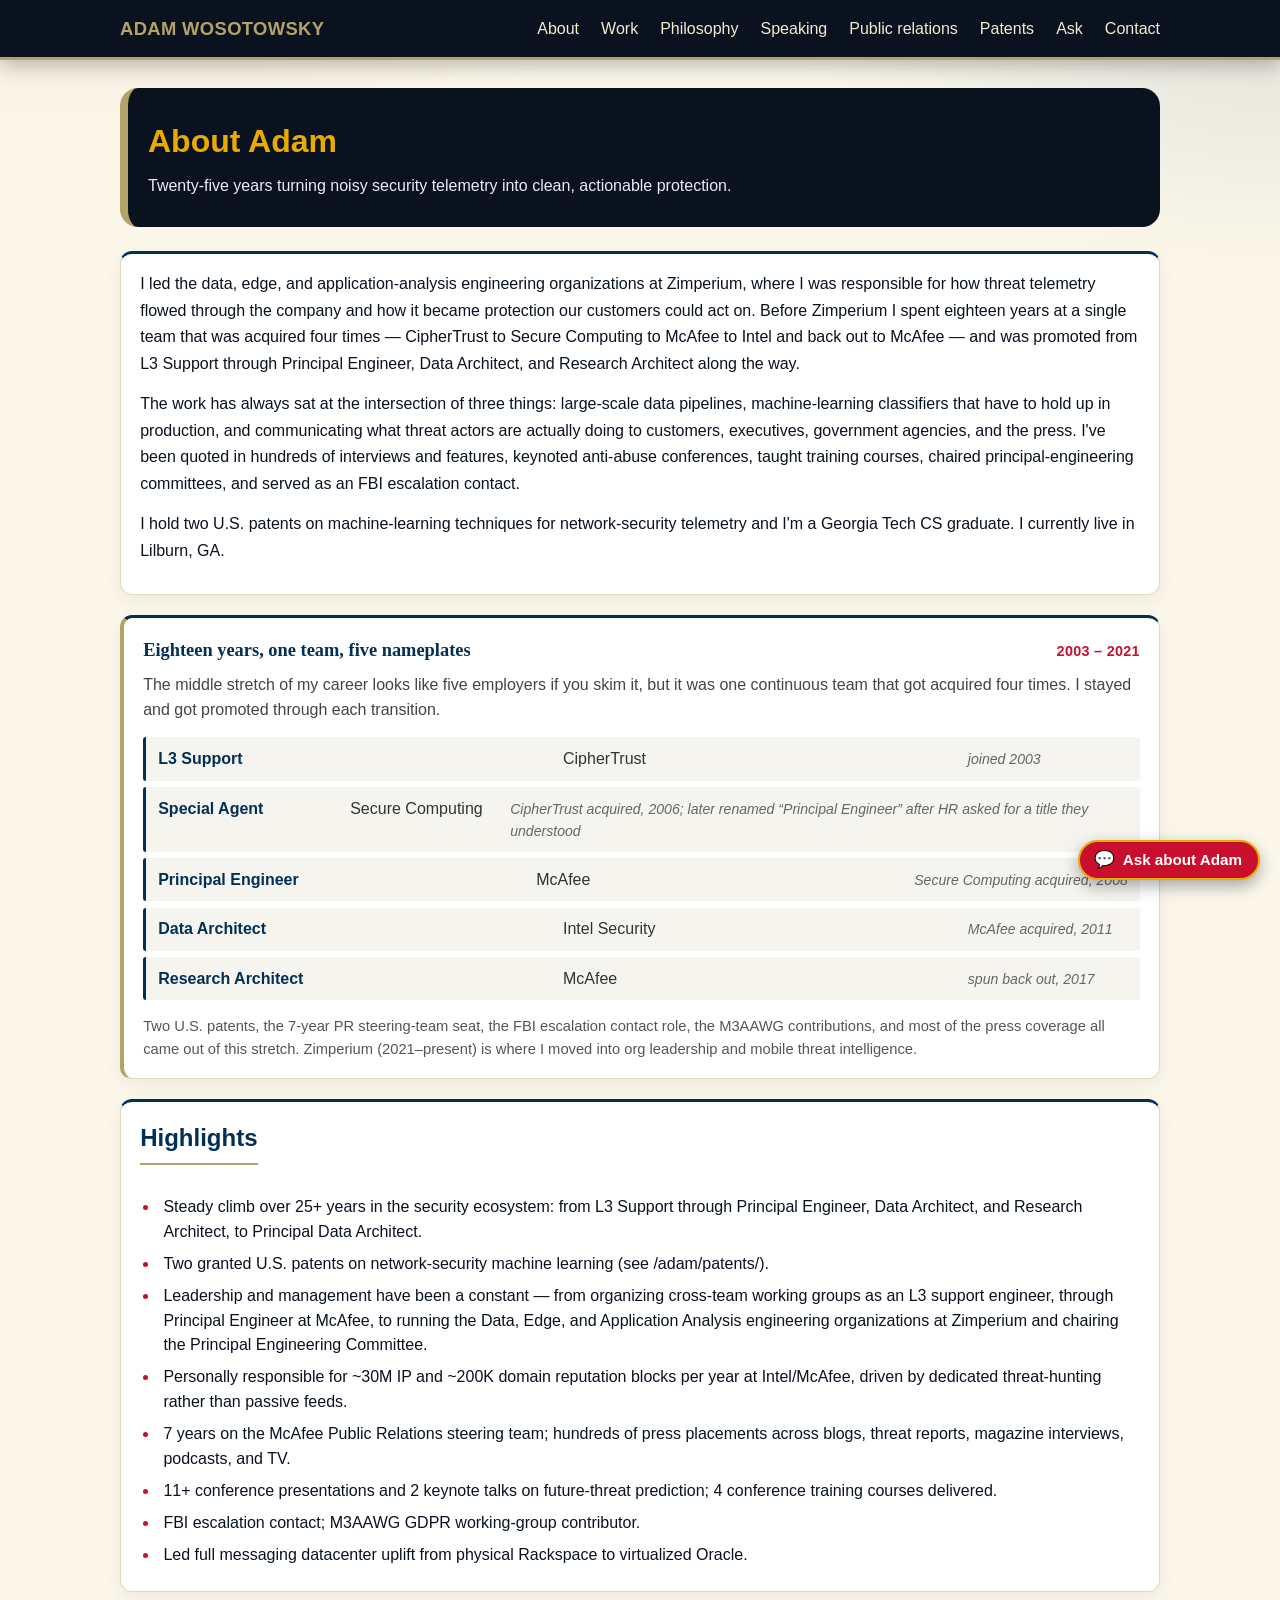
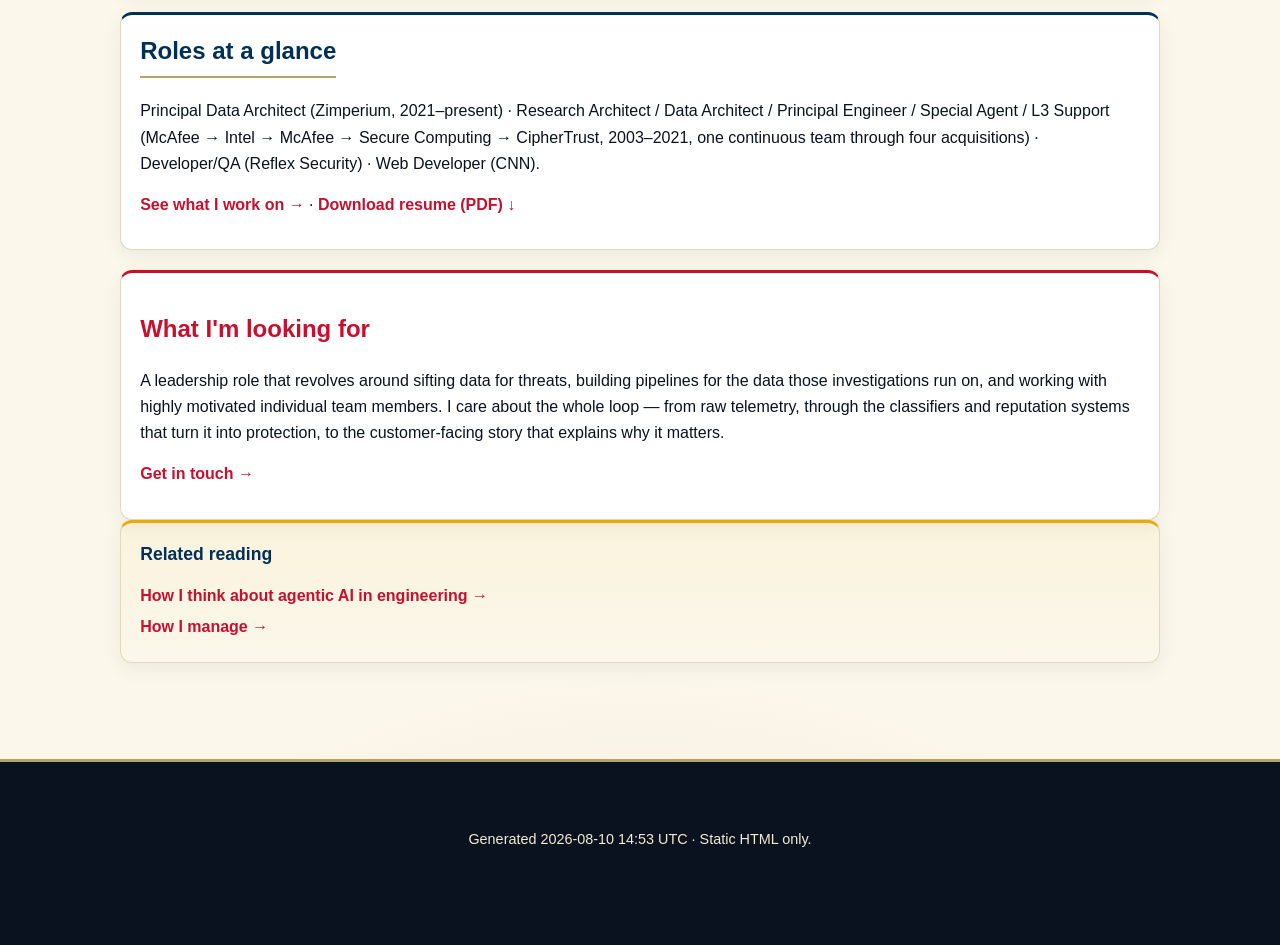
==== adam/about/index.html @ c90d337e "About: add HR-title backstory to Special Agent step Adam chose 'Special Agent' as his own title at S" ====
<!doctype html>
<html lang="en">
<head>
  <meta charset="utf-8">
  <meta name="viewport" content="width=device-width, initial-scale=1">
  <meta name="referrer" content="no-referrer-when-downgrade">
  <title>About Adam</title>
  <meta name="description" content="Twenty-five years turning noisy security telemetry into clean, actionable protection.">
  <link rel="stylesheet" href="/adam/assets/styles.css">
  <link rel="icon" type="image/png" sizes="32x32" href="/adam/assets/favicon.png">
  <link rel="apple-touch-icon" sizes="180x180" href="/adam/assets/apple-touch-icon.png">
  <meta property="og:type" content="website">
  <meta property="og:title" content="About Adam">
  <meta property="og:description" content="Twenty-five years turning noisy security telemetry into clean, actionable protection.">
  <meta property="og:image" content="https://wosotowsky.org/adam/assets/og-card.png">
  <meta property="og:url" content="https://wosotowsky.org/adam/about/">
  <meta name="twitter:card" content="summary_large_image">
  <script src="/adam/assets/chat-launcher.js" defer></script>
</head>
<body>
  <header class="site-header">
    <div class="wrap header-inner">
      <a class="brand" href="/adam/">Adam&nbsp;Wosotowsky</a>
      <nav class="nav">
        <a href="/adam/about/">About</a>
        <a href="/adam/work/">Work</a>
        <a href="/adam/philosophy/">Philosophy</a>
        <a href="/adam/speaking/">Speaking</a>
        <a href="/adam/pr/">Public relations</a>
        <a href="/adam/patents/">Patents</a>
        <a href="/adam/chat/">Ask</a>
        <a href="/adam/contact/">Contact</a>
      </nav>
    </div>
  </header>
  <main class="wrap">

    <section class="page-head">
      <h1>About Adam</h1>
      <p class="lead">Twenty-five years turning noisy security telemetry into clean, actionable protection.</p>
    </section>
    <section class="card bio-intro">
      <p>I led the data, edge, and application-analysis engineering organizations at Zimperium, where I was responsible for how threat telemetry flowed through the company and how it became protection our customers could act on. Before Zimperium I spent eighteen years at a single team that was acquired four times — CipherTrust to Secure Computing to McAfee to Intel and back out to McAfee — and was promoted from L3 Support through Principal Engineer, Data Architect, and Research Architect along the way.</p>
      <p>The work has always sat at the intersection of three things: large-scale data pipelines, machine-learning classifiers that have to hold up in production, and communicating what threat actors are actually doing to customers, executives, government agencies, and the press. I&#x27;ve been quoted in hundreds of interviews and features, keynoted anti-abuse conferences, taught training courses, chaired principal-engineering committees, and served as an FBI escalation contact.</p>
      <p>I hold two U.S. patents on machine-learning techniques for network-security telemetry and I&#x27;m a Georgia Tech CS graduate. I currently live in Lilburn, GA.</p>
    </section>
    <section class="card career-arc">
      <div class="career-arc-header">
        <h2>Eighteen years, one team, five nameplates</h2>
        <span class="career-arc-years">2003 – 2021</span>
      </div>
      <p class="career-arc-lead">The middle stretch of my career looks like five employers if you skim it, but it was one continuous team that got acquired four times. I stayed and got promoted through each transition.</p>
      <ol class="career-chain">
        <li class="career-step">
          <div class="career-step-role">L3 Support</div>
          <div class="career-step-employer">CipherTrust</div>
          <div class="career-step-note">joined 2003</div>
        </li>
        <li class="career-step">
          <div class="career-step-role">Special Agent</div>
          <div class="career-step-employer">Secure Computing</div>
          <div class="career-step-note">CipherTrust acquired, 2006; later renamed “Principal Engineer” after HR asked for a title they understood</div>
        </li>
        <li class="career-step">
          <div class="career-step-role">Principal Engineer</div>
          <div class="career-step-employer">McAfee</div>
          <div class="career-step-note">Secure Computing acquired, 2008</div>
        </li>
        <li class="career-step">
          <div class="career-step-role">Data Architect</div>
          <div class="career-step-employer">Intel Security</div>
          <div class="career-step-note">McAfee acquired, 2011</div>
        </li>
        <li class="career-step">
          <div class="career-step-role">Research Architect</div>
          <div class="career-step-employer">McAfee</div>
          <div class="career-step-note">spun back out, 2017</div>
        </li>
      </ol>
      <p class="career-arc-footnote">Two U.S. patents, the 7-year PR steering-team seat, the FBI escalation contact role, the M3AAWG contributions, and most of the press coverage all came out of this stretch. Zimperium (2021–present) is where I moved into org leadership and mobile threat intelligence.</p>
    </section>
    <section class="card bio-highlights">
      <h2>Highlights</h2>
      <ul class="bullet-list">
        <li>Steady climb over 25+ years in the security ecosystem: from L3 Support through Principal Engineer, Data Architect, and Research Architect, to Principal Data Architect.</li>
        <li>Two granted U.S. patents on network-security machine learning (see /adam/patents/).</li>
        <li>Leadership and management have been a constant — from organizing cross-team working groups as an L3 support engineer, through Principal Engineer at McAfee, to running the Data, Edge, and Application Analysis engineering organizations at Zimperium and chairing the Principal Engineering Committee.</li>
        <li>Personally responsible for ~30M IP and ~200K domain reputation blocks per year at Intel/McAfee, driven by dedicated threat-hunting rather than passive feeds.</li>
        <li>7 years on the McAfee Public Relations steering team; hundreds of press placements across blogs, threat reports, magazine interviews, podcasts, and TV.</li>
        <li>11+ conference presentations and 2 keynote talks on future-threat prediction; 4 conference training courses delivered.</li>
        <li>FBI escalation contact; M3AAWG GDPR working-group contributor.</li>
        <li>Led full messaging datacenter uplift from physical Rackspace to virtualized Oracle.</li>
      </ul>
    </section>
    <section class="card bio-roles">
      <h2>Roles at a glance</h2>
      <p>Principal Data Architect (Zimperium, 2021–present) · Research Architect / Data Architect / Principal Engineer / Special Agent / L3 Support (McAfee → Intel → McAfee → Secure Computing → CipherTrust, 2003–2021, one continuous team through four acquisitions) · Developer/QA (Reflex Security) · Web Developer (CNN).</p>
      <p><a class="more" href="/adam/work/">See what I work on &rarr;</a> &middot; <a class="more" href="/adam/resume.pdf">Download resume (PDF) &darr;</a></p>
    </section>
    <section class="card bio-looking">
      <h2>What I&#x27;m looking for</h2>
      <p>A leadership role that revolves around sifting data for threats, building pipelines for the data those investigations run on, and working with highly motivated individual team members. I care about the whole loop &mdash; from raw telemetry, through the classifiers and reputation systems that turn it into protection, to the customer-facing story that explains why it matters.</p>
      <p><a class="more" href="/adam/contact/">Get in touch &rarr;</a></p>
    </section>
    <section class="card see-also">
      <h2>Related reading</h2>
      <p><a href="/adam/philosophy/#agentic-ai">How I think about agentic AI in engineering &rarr;</a></p>
      <p><a href="/adam/philosophy/#management">How I manage &rarr;</a></p>
    </section>
    <script type="application/ld+json">
{
  "@context": "https://schema.org",
  "@type": "Person",
  "name": "Adam Wosotowsky",
  "url": "https://wosotowsky.org/",
  "jobTitle": "Cybersecurity research and engineering leader",
  "description": "Threat researcher, engineering leader, and inventor with two decades of work in malware, botnets, and threat intelligence.",
  "sameAs": [
    "https://www.linkedin.com/in/adamwosotowsky",
    "https://github.com/adamwoz-personal"
  ],
  "address": {
    "@type": "PostalAddress",
    "addressLocality": "Lilburn",
    "addressRegion": "GA",
    "addressCountry": "US"
  },
  "knowsAbout": [
    "Threat intelligence",
    "Malware analysis",
    "Botnet takedowns",
    "IP and domain reputation",
    "Machine learning for security",
    "Mobile threat intelligence",
    "Messaging abuse and email fraud"
  ]
}
    </script>
  </main>
  <footer class="site-footer">
    <div class="wrap">
      <p>Generated 2026-08-10 14:53 UTC &middot; Static HTML only.</p>
    </div>
  </footer>
</body>
</html>
---- adam/assets/styles.css ----
/* Georgia Tech-inspired palette: black + gold, with navy + red accents. */
:root {
  color-scheme: light;
  --ink: #0a1220;
  --muted: #4a5468;
  --paper: #ffffff;
  --paper-tint: #fbf7ea;
  --line: #e0d9be;
  --gt-gold: #b3a369;
  --gt-gold-bright: #eaaa00;
  --gt-navy: #003057;
  --gt-navy-deep: #001a33;
  --gt-red: #c8102e;
  --gt-black: #0a1220;
  --accent: #003057;
  --accent-hover: #c8102e;
  --grad-gold: linear-gradient(135deg, #b3a369 0%, #eaaa00 100%);
  --grad-navy: linear-gradient(135deg, #003057 0%, #1e4e8c 100%);
  --grad-red:  linear-gradient(135deg, #7a0a1c 0%, #c8102e 100%);
}

* { box-sizing: border-box; }
html, body { margin: 0; padding: 0; }

body {
  background:
    radial-gradient(1100px 500px at 8% -6%, rgba(179, 163, 105, 0.20), transparent 60%),
    radial-gradient(900px 500px at 100% 0%, rgba(0, 48, 87, 0.10), transparent 55%),
    radial-gradient(900px 500px at 50% 100%, rgba(200, 16, 46, 0.06), transparent 55%),
    var(--paper-tint);
  color: var(--ink);
  font-family: "Inter", "Segoe UI", Roboto, Helvetica, Arial, sans-serif;
  line-height: 1.6;
  min-height: 100vh;
}

a { color: var(--accent); text-decoration: none; }
a:hover { color: var(--accent-hover); text-decoration: underline; }

.wrap { max-width: 1080px; margin: 0 auto; padding: 1.75rem 1.25rem 3rem; }

/* --- Header --- */
.site-header {
  background: var(--gt-black);
  border-bottom: 3px solid var(--gt-gold);
  position: sticky;
  top: 0;
  z-index: 10;
  box-shadow: 0 6px 20px rgba(0, 0, 0, 0.25);
}
.header-inner {
  display: flex; align-items: center; justify-content: space-between;
  padding: 0.85rem 1.25rem;
  max-width: 1080px; margin: 0 auto;
}
.brand {
  font-weight: 800;
  font-size: 1.15rem;
  color: var(--gt-gold);
  letter-spacing: 0.02em;
  text-transform: uppercase;
}
.brand:hover { color: var(--gt-gold-bright); text-decoration: none; }
.nav a {
  margin-left: 1.1rem;
  color: #f4ecd0;
  font-weight: 500;
  border-bottom: 2px solid transparent;
  padding-bottom: 2px;
}
.nav a:hover { color: var(--gt-gold-bright); border-bottom-color: var(--gt-gold-bright); text-decoration: none; }

/* --- Footer --- */
.site-footer {
  padding: 1.5rem 0 2rem;
  color: #f4ecd0;
  background: var(--gt-black);
  border-top: 3px solid var(--gt-gold);
  font-size: 0.9rem;
  text-align: center;
  margin-top: 3rem;
}

/* --- Hero --- */
.hero {
  padding: 3rem 1.5rem 2rem;
  background: var(--grad-navy);
  border-radius: 22px;
  color: #fff;
  margin-bottom: 1.5rem;
  border: 2px solid var(--gt-gold);
  box-shadow: 0 24px 60px -20px rgba(0, 26, 51, 0.6);
}
.hero h1 {
  font-size: clamp(2.2rem, 5vw, 3.4rem);
  line-height: 1.05;
  letter-spacing: -0.02em;
  margin: 0 0 0.6rem;
  color: var(--gt-gold-bright);
}
.hero .lead {
  font-size: 1.15rem;
  color: #e7edf4;
  max-width: 62ch;
  margin: 0 0 0.75rem;
}
.hero .lead-sub {
  color: #cbd5e1;
  max-width: 62ch;
  margin: 0 0 1.5rem;
}
.hero-tiles {
  display: grid;
  gap: 1rem;
  grid-template-columns: repeat(auto-fit, minmax(230px, 1fr));
  margin-top: 1.5rem;
}
.tile {
  display: block;
  color: #fff;
  padding: 1.25rem 1.25rem 1.5rem;
  border-radius: 16px;
  border: 2px solid rgba(255,255,255,0.15);
  box-shadow: 0 18px 40px -14px rgba(0, 0, 0, 0.5);
  transition: transform 0.15s ease, box-shadow 0.15s ease, border-color 0.15s ease;
}
.tile:hover {
  text-decoration: none;
  transform: translateY(-3px);
  box-shadow: 0 26px 50px -14px rgba(0, 0, 0, 0.6);
  border-color: var(--gt-gold-bright);
}
.tile-pr      { background: var(--grad-gold); color: #0a1220; }
.tile-patents { background: var(--grad-red); }
.tile-all     { background: var(--grad-navy); border-color: var(--gt-gold); }
.tile-label { display: block; font-size: 0.85rem; letter-spacing: 0.1em; text-transform: uppercase; font-weight: 700; opacity: 0.95; }
.tile-count { display: block; font-size: 2.6rem; font-weight: 800; margin-top: 0.25rem; line-height: 1; }
.tile-sub   { display: block; margin-top: 0.4rem; opacity: 0.95; }
.hero-links { margin-top: 1rem; font-size: 1rem; color: #f4ecd0; }
.hero-links a { color: var(--gt-gold-bright); font-weight: 600; }
.hero-links a:hover { color: #fff; }

/* --- Page heads --- */
.page-head {
  padding: 1.75rem 1.25rem;
  background: var(--gt-black);
  color: #fff;
  border-radius: 18px;
  border-left: 8px solid var(--gt-gold);
  margin-bottom: 1.5rem;
}
.page-head h1 {
  font-size: 2rem;
  margin: 0 0 0.4rem;
  color: var(--gt-gold-bright);
}
.page-head .lead {
  color: #e7edf4;
  max-width: 66ch;
  margin: 0;
}
.page-head .lead a { color: var(--gt-gold-bright); }
.page-head .lead a:hover { color: #fff; }

/* --- Cards --- */
.card {
  background: var(--paper);
  border: 1px solid var(--line);
  border-top: 3px solid var(--gt-navy);
  border-radius: 12px;
  padding: 1.1rem 1.2rem 1rem;
  box-shadow: 0 6px 20px rgba(10, 18, 32, 0.06);
  position: relative;
}
.grid {
  display: grid;
  gap: 1rem;
  grid-template-columns: repeat(auto-fit, minmax(320px, 1fr));
  margin-top: 1rem;
}

.mention h3, .patent h3 {
  margin: 0.15rem 0 0.35rem;
  font-size: 1.05rem;
  line-height: 1.35;
}
.mention h3 a, .patent h3 a { color: var(--ink); }
.mention h3 a:hover, .patent h3 a:hover { color: var(--gt-red); text-decoration: none; }
.mention .desc, .patent .desc {
  color: var(--muted);
  font-size: 0.95rem;
  margin: 0.15rem 0 0.6rem;
}
.mention .outlet, .patent .pub {
  display: inline-block;
  font-size: 0.72rem;
  font-weight: 800;
  letter-spacing: 0.1em;
  text-transform: uppercase;
  padding: 0.25rem 0.6rem;
  border-radius: 4px;
  color: var(--gt-black);
  background: var(--gt-gold);
}
.patent .pub { background: var(--gt-red); color: #fff; }
.mention .src, .patent .meta {
  font-size: 0.85rem;
  color: var(--muted);
  margin: 0;
}

/* --- Patents preview on landing --- */
.patents-preview { border-top-color: var(--gt-red); }
.patents-preview h2 {
  margin: 0 0 0.5rem;
  font-size: 1.15rem;
  color: var(--gt-navy);
}
.patent-list {
  list-style: none;
  padding: 0;
  margin: 0.25rem 0 0.75rem;
  display: grid;
  gap: 0.4rem;
}
.patent-list li a {
  display: block;
  padding: 0.6rem 0.8rem;
  border-radius: 8px;
  background: linear-gradient(90deg, rgba(179,163,105,0.14), rgba(200,16,46,0.06));
  color: var(--ink);
  border-left: 3px solid var(--gt-gold);
  transition: background 0.15s ease;
}
.patent-list li a:hover {
  text-decoration: none;
  background: linear-gradient(90deg, rgba(179,163,105,0.28), rgba(200,16,46,0.14));
  border-left-color: var(--gt-red);
}
.more { font-weight: 700; color: var(--gt-red); }
.more:hover { color: var(--gt-navy); }

/* --- Bio / Work pages --- */
.bio-intro, .bio-highlights, .bio-roles { margin-bottom: 1.25rem; }

.career-arc { margin-bottom: 1.25rem; border-left: 4px solid var(--gt-gold); }
.career-arc-header {
  display: flex; justify-content: space-between; align-items: baseline;
  flex-wrap: wrap; gap: 0.5rem; margin-bottom: 0.4rem;
}
.career-arc-header h2 {
  color: var(--gt-navy); font-family: Georgia, serif;
  margin: 0; font-size: 1.15rem;
}
.career-arc-years {
  color: var(--gt-red); font-weight: 700; font-size: 0.9rem;
  letter-spacing: 0.02em;
}
.career-arc-lead { margin: 0 0 0.9rem 0; color: #444; }
.career-chain {
  list-style: none; padding: 0; margin: 0 0 0.9rem 0;
  display: grid; gap: 0.4rem;
}
.career-step {
  display: grid;
  grid-template-columns: minmax(11rem, 1fr) minmax(9rem, 1fr) minmax(10rem, auto);
  gap: 0.6rem 1rem;
  padding: 0.55rem 0.75rem;
  background: #f6f4ee;
  border-left: 3px solid var(--gt-navy);
  border-radius: 3px;
  align-items: baseline;
}
.career-step-role { font-weight: 700; color: var(--gt-navy); }
.career-step-employer { color: #333; }
.career-step-note { color: #666; font-size: 0.88rem; font-style: italic; }
.career-arc-footnote { margin: 0; color: #555; font-size: 0.92rem; }
@media (max-width: 640px) {
  .career-step { grid-template-columns: 1fr; gap: 0.15rem; padding: 0.5rem 0.7rem; }
  .career-step-note { font-size: 0.85rem; }
}

.bio-intro p, .bio-roles p, .work-section p { line-height: 1.65; margin: 0 0 0.9rem 0; }
.bio-highlights h2, .bio-roles h2, .work-section h2 {
  color: var(--gt-navy);
  margin-top: 0;
  border-bottom: 2px solid var(--gt-gold);
  padding-bottom: 0.35rem;
  display: inline-block;
}
.bio-highlights ul.bullet-list { padding-left: 1.2rem; margin: 0.6rem 0 0 0; }
.bio-highlights ul.bullet-list li {
  line-height: 1.55;
  margin-bottom: 0.45rem;
  padding-left: 0.25rem;
}
.bio-highlights ul.bullet-list li::marker { color: var(--gt-red); font-weight: 800; }
.work-section {
  border-left: 6px solid var(--gt-gold);
  border-top: 1px solid var(--line);
  margin-bottom: 1.25rem;
}
.work-section .meta {
  font-size: 0.9rem;
  color: var(--muted);
  margin-top: 0.6rem;
  padding-top: 0.6rem;
  border-top: 1px dashed var(--line);
}
.work-section .meta a { color: var(--gt-red); font-weight: 600; }

.empty {
  color: var(--muted);
  padding: 1rem;
  background: rgba(179,163,105,0.10);
  border-left: 4px solid var(--gt-gold);
  border-radius: 8px;
}

code {
  background: #f4ecd0;
  border-radius: 4px;
  padding: 0.1rem 0.35rem;
  color: var(--gt-navy);
  font-size: 0.92em;
}

@media (max-width: 640px) {
  .header-inner { flex-direction: column; align-items: flex-start; gap: 0.5rem; }
  .nav a { margin-left: 0; margin-right: 0.9rem; }
  .hero { padding: 2rem 1.25rem 1.5rem; }
}

.patent .long-desc {
  color: var(--ink);
  font-size: 0.98rem;
  line-height: 1.6;
  margin: 0.4rem 0 0.8rem;
  padding: 0.75rem 0.9rem;
  background: rgba(179,163,105,0.09);
  border-left: 3px solid var(--gt-gold);
  border-radius: 6px;
}

.bio-looking { border-top-color: var(--gt-red); }
.bio-looking h2 { color: var(--gt-red); border-bottom-color: var(--gt-red); }

.essay { border-left: 6px solid var(--gt-navy); }
.essay h2 { color: var(--gt-navy); margin-top: 0; border-bottom: 2px solid var(--gt-gold); padding-bottom: 0.35rem; display: inline-block; }
.essay p { line-height: 1.7; margin: 0 0 0.9rem 0; }

.speaking-section { border-left: 6px solid var(--gt-gold); }
.speaking-section h2 { color: var(--gt-navy); margin-top: 0; }
.speaking-section p { line-height: 1.65; margin: 0 0 0.7rem 0; }
.closing-note {
  color: var(--muted);
  font-style: italic;
  margin: 1rem 0.25rem 0;
  padding-left: 0.75rem;
  border-left: 3px solid var(--gt-gold);
}

.contact-card { border-top-color: var(--gt-gold); }
.contact-list { list-style: none; padding: 0; margin: 0.5rem 0 0; display: grid; gap: 0.6rem; }
.contact-list li {
  display: grid;
  grid-template-columns: 120px 1fr;
  gap: 1rem;
  padding: 0.55rem 0.6rem;
  background: linear-gradient(90deg, rgba(179,163,105,0.12), rgba(0,48,87,0.04));
  border-left: 3px solid var(--gt-gold);
  border-radius: 6px;
  align-items: center;
}
.ch-label { font-weight: 700; color: var(--gt-navy); text-transform: uppercase; font-size: 0.8rem; letter-spacing: 0.08em; }
.ch-value { color: var(--ink); }
.ch-value a { color: var(--gt-red); font-weight: 600; }
.contact-card .note { color: var(--muted); font-size: 0.95rem; margin: 1rem 0 0; }

@media (max-width: 520px) {
  .contact-list li { grid-template-columns: 1fr; gap: 0.15rem; }
}

.see-also { border-top-color: var(--gt-gold-bright); background: linear-gradient(180deg, rgba(234,170,0,0.06), transparent); }
.see-also h2 { color: var(--gt-navy); margin-top: 0; font-size: 1.1rem; }
.see-also p { margin: 0.35rem 0; }
.see-also a { color: var(--gt-red); font-weight: 600; }
.see-also-inline { color: var(--muted); font-size: 0.95rem; margin-top: 0.6rem; }
.see-also-inline a { color: var(--gt-navy); font-weight: 600; }

.chat-card { border-top-color: var(--gt-red); }
.visually-hidden { position: absolute; width: 1px; height: 1px; padding: 0; margin: -1px; overflow: hidden; clip: rect(0,0,0,0); border: 0; }
.chat-messages {
  display: flex;
  flex-direction: column;
  gap: 0.6rem;
  min-height: 220px;
  max-height: 60vh;
  overflow-y: auto;
  padding: 0.6rem;
  background: rgba(0,48,87,0.03);
  border: 1px solid rgba(0,48,87,0.12);
  border-radius: 8px;
  margin-bottom: 0.8rem;
}
.chat-msg { display: flex; }
.chat-msg-user { justify-content: flex-end; }
.chat-msg-assistant, .chat-msg-system { justify-content: flex-start; }
.chat-bubble {
  max-width: 88%;
  padding: 0.55rem 0.8rem;
  border-radius: 12px;
  line-height: 1.5;
  white-space: pre-wrap;
  word-wrap: break-word;
}
.chat-msg-user .chat-bubble {
  background: var(--gt-navy);
  color: #fff;
  border-bottom-right-radius: 3px;
}
.chat-msg-assistant .chat-bubble {
  background: #fff;
  border: 1px solid rgba(179,163,105,0.5);
  border-left: 3px solid var(--gt-gold-bright);
  border-bottom-left-radius: 3px;
  color: var(--ink);
}
.chat-msg-assistant .chat-bubble a { color: var(--gt-red); font-weight: 600; }
.chat-msg-system .chat-bubble { background: rgba(200,16,46,0.08); color: var(--gt-red); font-style: italic; }
.chat-form { display: flex; flex-direction: column; gap: 0.5rem; }
#chat-input {
  font: inherit;
  padding: 0.6rem 0.7rem;
  border: 2px solid rgba(0,48,87,0.35);
  border-radius: 6px;
  resize: vertical;
  min-height: 3rem;
  background: #fff;
  color: var(--ink);
}
#chat-input:focus { outline: none; border-color: var(--gt-gold-bright); box-shadow: 0 0 0 3px rgba(234,170,0,0.25); }
.chat-controls { display: flex; align-items: center; justify-content: space-between; gap: 1rem; }
.chat-status { color: var(--muted); font-size: 0.9rem; }
.chat-submit {
  background: var(--gt-red);
  color: #fff;
  border: none;
  padding: 0.55rem 1.4rem;
  border-radius: 6px;
  font-weight: 700;
  cursor: pointer;
  font-size: 0.95rem;
}
.chat-submit:hover { background: #a80d26; }
.chat-submit:disabled { background: #999; cursor: not-allowed; }
.chat-suggestions { display: flex; flex-wrap: wrap; gap: 0.4rem; margin-top: 0.9rem; }
.chip {
  display: inline-block;
  padding: 0.25rem 0.65rem;
  border-radius: 999px;
  background: rgba(179,163,105,0.15);
  border: 1px solid rgba(179,163,105,0.4);
  color: var(--gt-navy);
  font-size: 0.85rem;
  cursor: pointer;
  user-select: none;
}
.chip:hover { background: rgba(179,163,105,0.28); }
.chat-footnote { color: var(--muted); font-size: 0.85rem; margin-top: 0.9rem; line-height: 1.5; }
.chat-footnote a { color: var(--gt-red); }

/* --- Corner chat launcher (see adam/assets/chat-launcher.js) --- */
.wos-chat-root { position: fixed; right: 1.25rem; bottom: 1.25rem; z-index: 9998; font-family: inherit; }
.wos-chat-visually-hidden { position: absolute; width: 1px; height: 1px; padding: 0; margin: -1px; overflow: hidden; clip: rect(0,0,0,0); border: 0; }

.wos-chat-pill {
  display: inline-flex; align-items: center; gap: 0.5rem;
  padding: 0.6rem 1rem 0.6rem 0.85rem;
  background: var(--gt-red); color: #fff;
  border: 2px solid var(--gt-gold-bright);
  border-radius: 999px;
  font-weight: 700; font-size: 0.95rem;
  cursor: pointer;
  box-shadow: 0 6px 16px rgba(10,18,32,0.35);
  transition: transform 0.15s ease, box-shadow 0.15s ease, background 0.15s ease;
}
.wos-chat-pill:hover { background: #a80d26; transform: translateY(-1px); box-shadow: 0 8px 20px rgba(10,18,32,0.4); }
.wos-chat-pill:focus-visible { outline: 3px solid var(--gt-gold-bright); outline-offset: 2px; }
.wos-chat-pill-icon { font-size: 1.05rem; line-height: 1; }
.wos-chat-pill-label { line-height: 1; }

.wos-chat-teaser {
  position: absolute; right: 0; bottom: 3.6rem;
  max-width: 260px;
  background: #fff; color: var(--ink);
  border: 1px solid rgba(179,163,105,0.5);
  border-left: 4px solid var(--gt-gold-bright);
  border-radius: 10px;
  padding: 0.6rem 2rem 0.6rem 0.8rem;
  box-shadow: 0 6px 14px rgba(10,18,32,0.25);
  opacity: 0; transform: translateY(6px);
  pointer-events: none;
  transition: opacity 0.25s ease, transform 0.25s ease;
  font-size: 0.9rem;
  cursor: pointer;
}
.wos-chat-teaser::after {
  content: ""; position: absolute; right: 1.2rem; bottom: -8px;
  width: 14px; height: 14px; background: #fff;
  border-right: 1px solid rgba(179,163,105,0.5);
  border-bottom: 1px solid rgba(179,163,105,0.5);
  transform: rotate(45deg);
}
.wos-chat-teaser-visible { opacity: 1; transform: translateY(0); pointer-events: auto; }
.wos-chat-teaser-close {
  position: absolute; top: 4px; right: 6px;
  background: transparent; border: 0; padding: 2px 6px;
  color: var(--muted); cursor: pointer; font-size: 1.05rem; line-height: 1;
}
.wos-chat-teaser-close:hover { color: var(--gt-red); }

.wos-chat-panel[hidden] { display: none !important; }
.wos-chat-panel {
  position: absolute; right: 0; bottom: 3.6rem;
  width: 380px; max-width: calc(100vw - 2rem);
  height: 520px; max-height: calc(100vh - 5rem);
  display: flex; flex-direction: column;
  background: #fff;
  border: 1px solid rgba(0,48,87,0.25);
  border-top: 4px solid var(--gt-gold-bright);
  border-radius: 12px;
  box-shadow: 0 12px 32px rgba(10,18,32,0.45);
  overflow: hidden;
  transform-origin: bottom right;
  animation: wos-chat-pop 0.18s ease-out;
}
@keyframes wos-chat-pop {
  from { opacity: 0; transform: scale(0.94) translateY(6px); }
  to   { opacity: 1; transform: scale(1) translateY(0); }
}
@media (prefers-reduced-motion: reduce) {
  .wos-chat-panel { animation: none; }
  .wos-chat-teaser { transition: none; }
}

.wos-chat-header {
  display: flex; align-items: center; justify-content: space-between;
  padding: 0.6rem 0.8rem;
  background: var(--gt-navy); color: #fff;
}
.wos-chat-title { font-size: 1rem; margin: 0; color: #fff; }
.wos-chat-header-right { display: flex; align-items: center; gap: 0.4rem; }
.wos-chat-full { color: var(--gt-gold-bright); font-size: 0.85rem; text-decoration: none; }
.wos-chat-full:hover { text-decoration: underline; }
.wos-chat-close {
  background: transparent; border: 0; color: #fff;
  font-size: 1.35rem; line-height: 1; cursor: pointer; padding: 0 0.4rem;
}
.wos-chat-close:hover { color: var(--gt-gold-bright); }

.wos-chat-messages {
  flex: 1 1 auto; overflow-y: auto;
  padding: 0.65rem; display: flex; flex-direction: column; gap: 0.5rem;
  background: rgba(0,48,87,0.03);
}
.wos-chat-msg { display: flex; }
.wos-chat-msg-user { justify-content: flex-end; }
.wos-chat-msg-assistant, .wos-chat-msg-system { justify-content: flex-start; }
.wos-chat-bubble {
  max-width: 88%; padding: 0.5rem 0.7rem; border-radius: 12px;
  line-height: 1.5; white-space: pre-wrap; word-wrap: break-word; font-size: 0.92rem;
}
.wos-chat-msg-user .wos-chat-bubble {
  background: var(--gt-navy); color: #fff; border-bottom-right-radius: 3px;
}
.wos-chat-msg-assistant .wos-chat-bubble {
  background: #fff;
  border: 1px solid rgba(179,163,105,0.5);
  border-left: 3px solid var(--gt-gold-bright);
  border-bottom-left-radius: 3px;
  color: var(--ink);
}
.wos-chat-msg-assistant .wos-chat-bubble a { color: var(--gt-red); font-weight: 600; }
.wos-chat-msg-system .wos-chat-bubble { background: rgba(200,16,46,0.08); color: var(--gt-red); font-style: italic; }

.wos-chat-form { padding: 0.6rem; border-top: 1px solid rgba(0,48,87,0.12); background: #fff; }
.wos-chat-input {
  width: 100%; box-sizing: border-box;
  font: inherit; padding: 0.5rem 0.6rem;
  border: 2px solid rgba(0,48,87,0.25); border-radius: 6px;
  resize: none; min-height: 2.6rem;
  color: var(--ink); background: #fff;
}
.wos-chat-input:focus { outline: none; border-color: var(--gt-gold-bright); box-shadow: 0 0 0 3px rgba(234,170,0,0.25); }
.wos-chat-controls { display: flex; align-items: center; justify-content: space-between; margin-top: 0.4rem; gap: 0.75rem; }
.wos-chat-status { color: var(--muted); font-size: 0.85rem; }
.wos-chat-submit {
  background: var(--gt-red); color: #fff; border: none;
  padding: 0.45rem 1.1rem; border-radius: 6px;
  font-weight: 700; font-size: 0.9rem; cursor: pointer;
}
.wos-chat-submit:hover { background: #a80d26; }
.wos-chat-submit:disabled { background: #999; cursor: not-allowed; }

@media (max-width: 520px) {
  .wos-chat-root { right: 0.75rem; bottom: 0.75rem; }
  .wos-chat-panel { width: calc(100vw - 1.5rem); height: calc(100vh - 4rem); }
  .wos-chat-pill-label { display: none; }
  .wos-chat-pill { padding: 0.75rem; }
  .wos-chat-pill-icon { font-size: 1.35rem; }
}
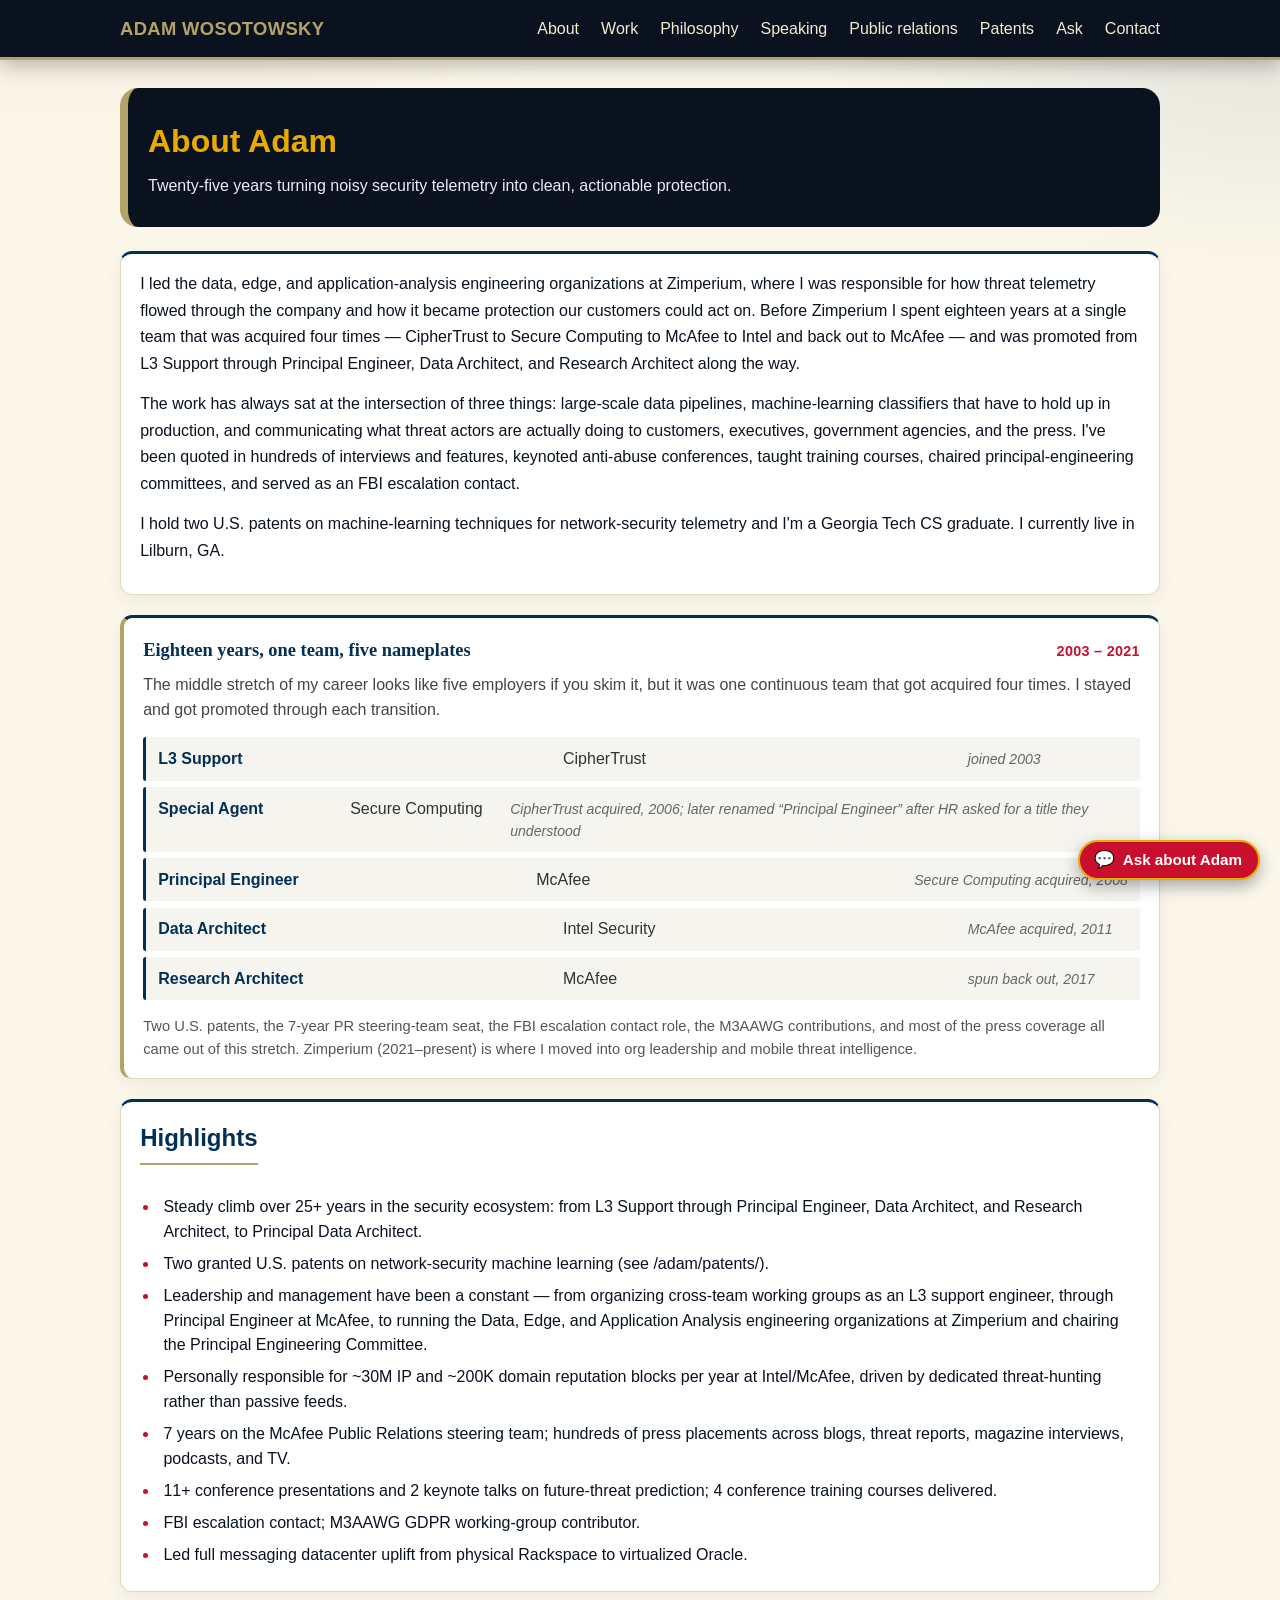
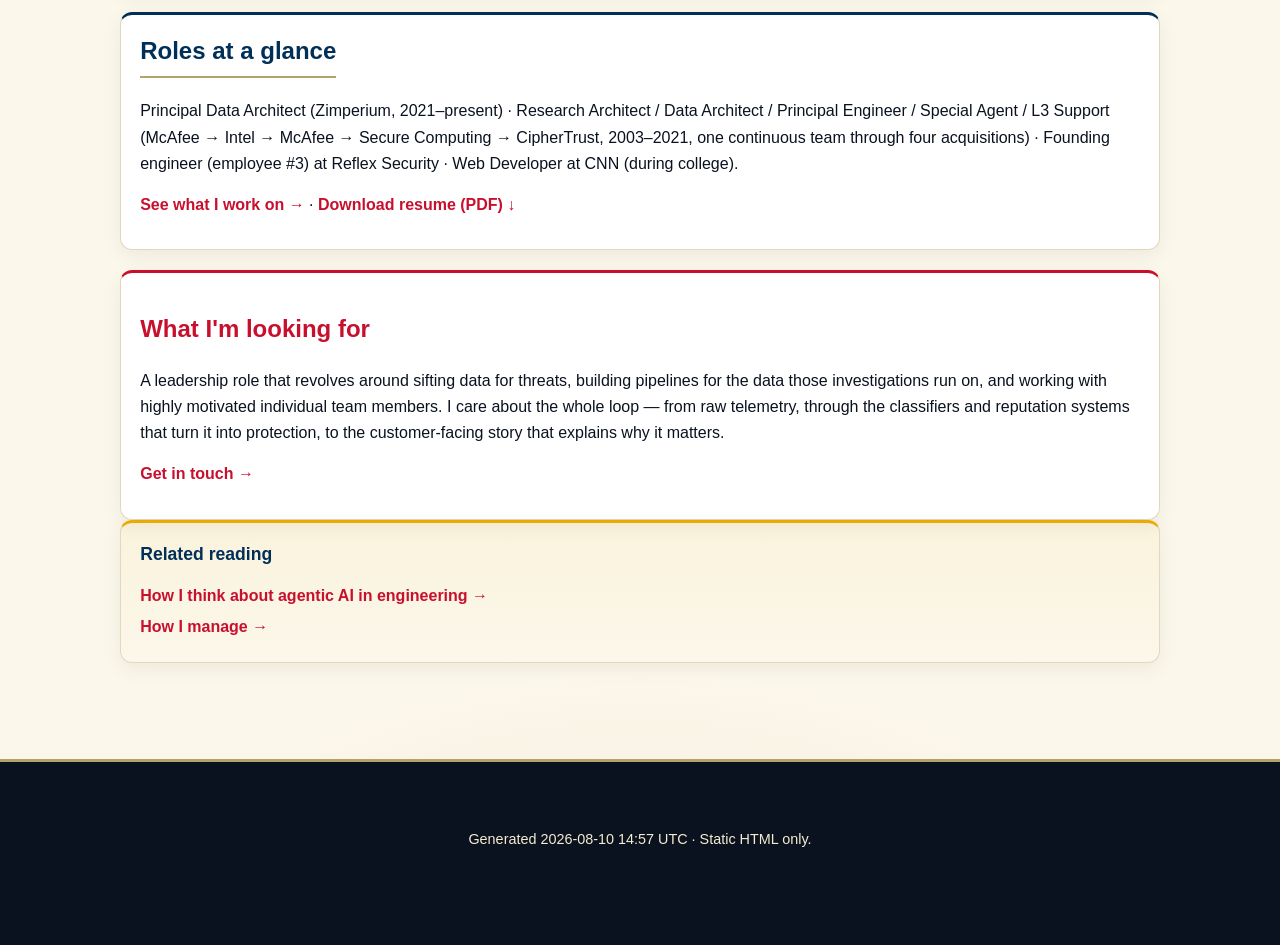
==== commit 13a5767c: "About: Reflex Security was founding engineer / employee #3, CNN was during college Correcting a fram" ====
--- a/adam/about/index.html
+++ b/adam/about/index.html
@@ -94,7 +94,7 @@
     </section>
     <section class="card bio-roles">
       <h2>Roles at a glance</h2>
-      <p>Principal Data Architect (Zimperium, 2021–present) · Research Architect / Data Architect / Principal Engineer / Special Agent / L3 Support (McAfee → Intel → McAfee → Secure Computing → CipherTrust, 2003–2021, one continuous team through four acquisitions) · Developer/QA (Reflex Security) · Web Developer (CNN).</p>
+      <p>Principal Data Architect (Zimperium, 2021–present) · Research Architect / Data Architect / Principal Engineer / Special Agent / L3 Support (McAfee → Intel → McAfee → Secure Computing → CipherTrust, 2003–2021, one continuous team through four acquisitions) · Founding engineer (employee #3) at Reflex Security · Web Developer at CNN (during college).</p>
       <p><a class="more" href="/adam/work/">See what I work on &rarr;</a> &middot; <a class="more" href="/adam/resume.pdf">Download resume (PDF) &darr;</a></p>
     </section>
     <section class="card bio-looking">
@@ -139,7 +139,7 @@
   </main>
   <footer class="site-footer">
     <div class="wrap">
-      <p>Generated 2026-08-10 14:53 UTC &middot; Static HTML only.</p>
+      <p>Generated 2026-08-10 14:57 UTC &middot; Static HTML only.</p>
     </div>
   </footer>
 </body>
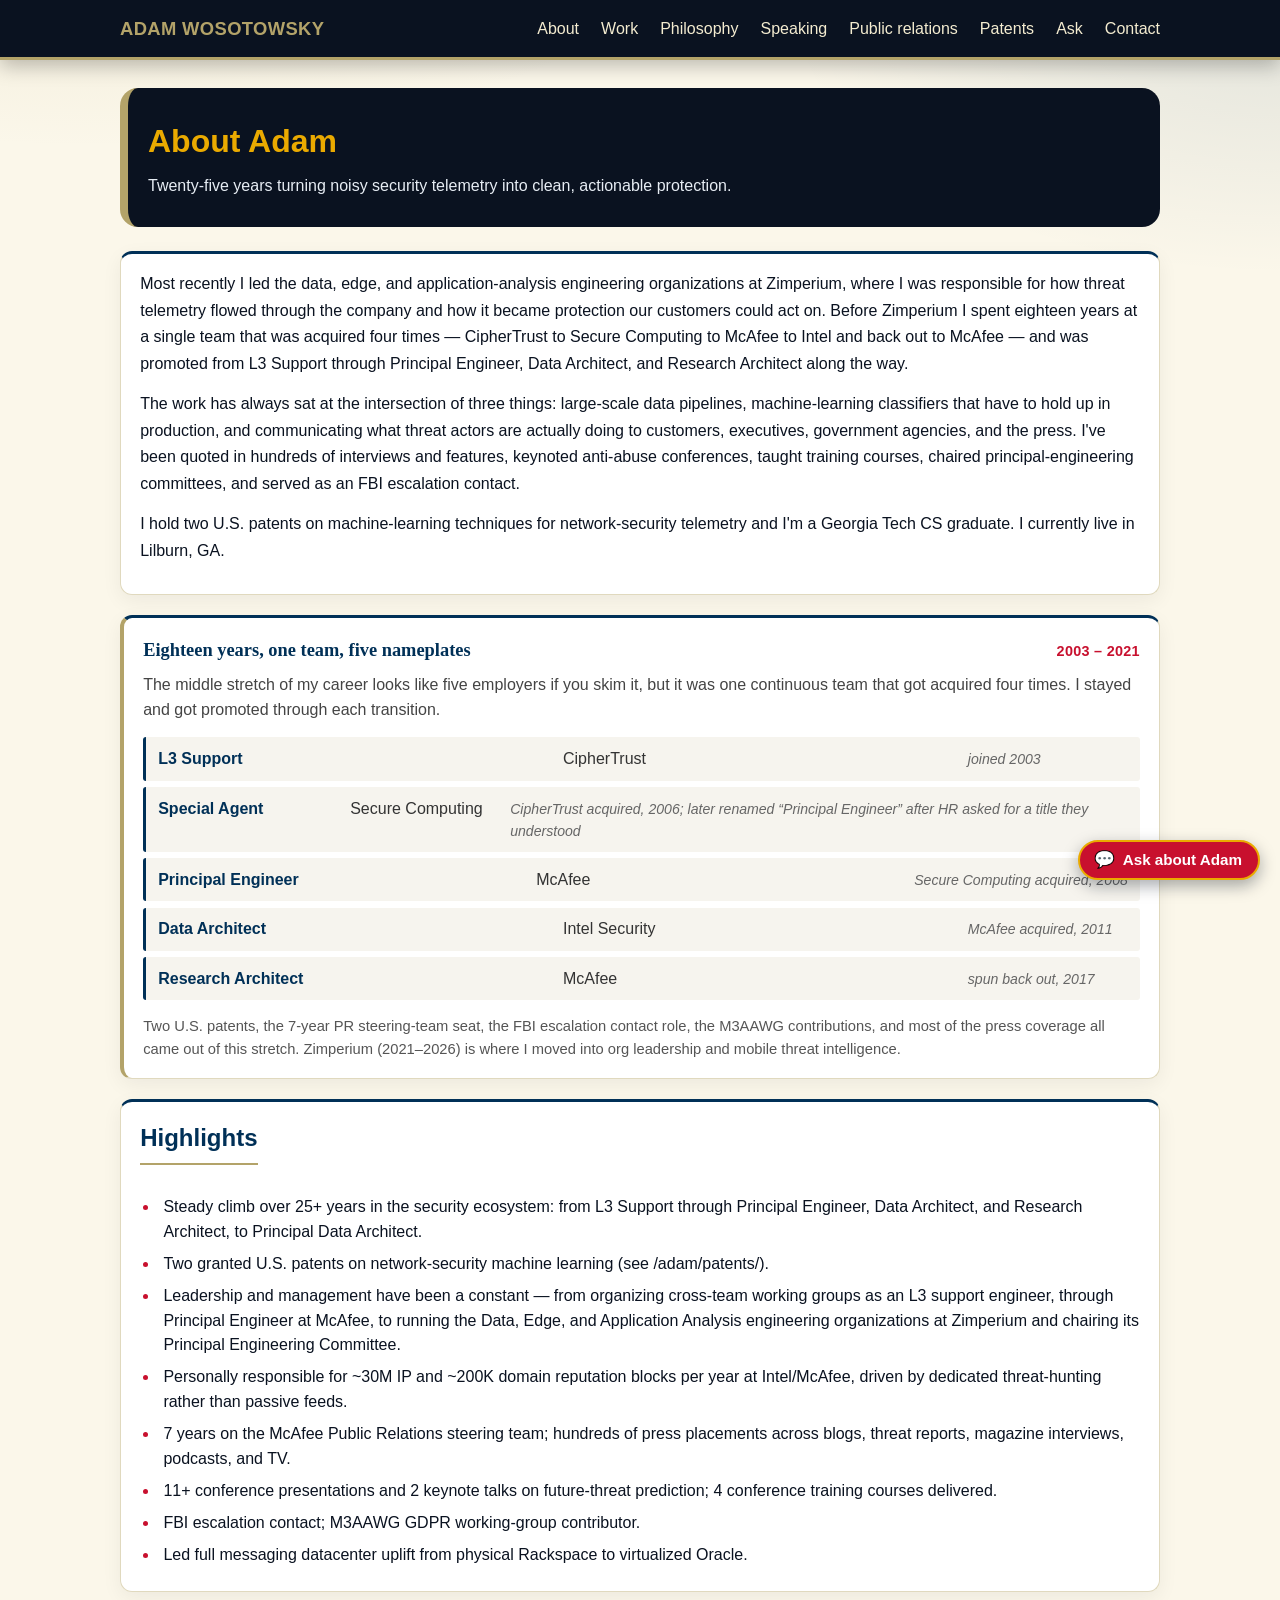
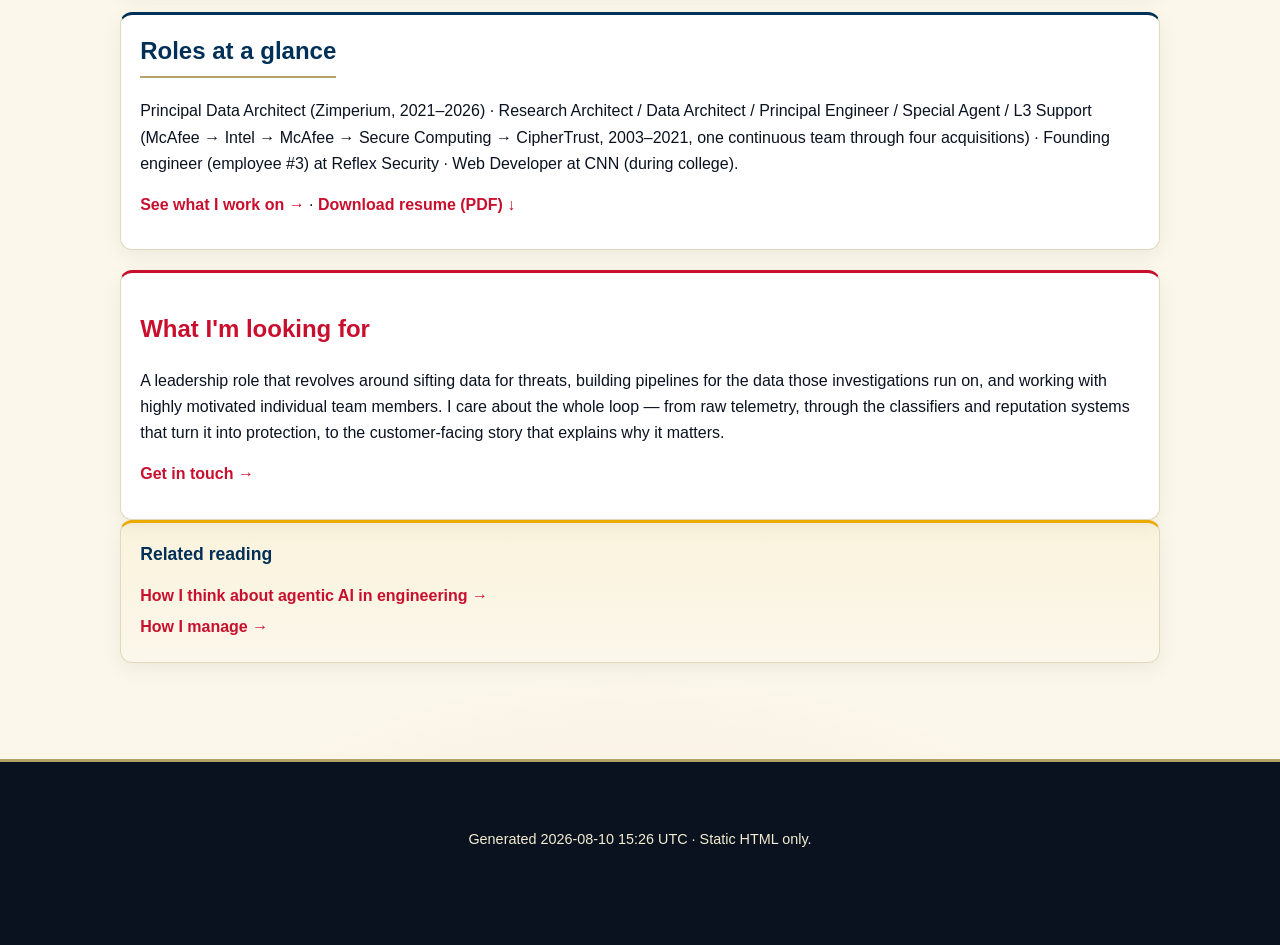
==== commit 71b09325: "About + resume: Zimperium concluded 2026, past-tense framing - Zimperium dates 2021-Present -> 2021-" ====
--- a/adam/about/index.html
+++ b/adam/about/index.html
@@ -40,7 +40,7 @@
       <p class="lead">Twenty-five years turning noisy security telemetry into clean, actionable protection.</p>
     </section>
     <section class="card bio-intro">
-      <p>I led the data, edge, and application-analysis engineering organizations at Zimperium, where I was responsible for how threat telemetry flowed through the company and how it became protection our customers could act on. Before Zimperium I spent eighteen years at a single team that was acquired four times — CipherTrust to Secure Computing to McAfee to Intel and back out to McAfee — and was promoted from L3 Support through Principal Engineer, Data Architect, and Research Architect along the way.</p>
+      <p>Most recently I led the data, edge, and application-analysis engineering organizations at Zimperium, where I was responsible for how threat telemetry flowed through the company and how it became protection our customers could act on. Before Zimperium I spent eighteen years at a single team that was acquired four times — CipherTrust to Secure Computing to McAfee to Intel and back out to McAfee — and was promoted from L3 Support through Principal Engineer, Data Architect, and Research Architect along the way.</p>
       <p>The work has always sat at the intersection of three things: large-scale data pipelines, machine-learning classifiers that have to hold up in production, and communicating what threat actors are actually doing to customers, executives, government agencies, and the press. I&#x27;ve been quoted in hundreds of interviews and features, keynoted anti-abuse conferences, taught training courses, chaired principal-engineering committees, and served as an FBI escalation contact.</p>
       <p>I hold two U.S. patents on machine-learning techniques for network-security telemetry and I&#x27;m a Georgia Tech CS graduate. I currently live in Lilburn, GA.</p>
     </section>
@@ -77,14 +77,14 @@
           <div class="career-step-note">spun back out, 2017</div>
         </li>
       </ol>
-      <p class="career-arc-footnote">Two U.S. patents, the 7-year PR steering-team seat, the FBI escalation contact role, the M3AAWG contributions, and most of the press coverage all came out of this stretch. Zimperium (2021–present) is where I moved into org leadership and mobile threat intelligence.</p>
+      <p class="career-arc-footnote">Two U.S. patents, the 7-year PR steering-team seat, the FBI escalation contact role, the M3AAWG contributions, and most of the press coverage all came out of this stretch. Zimperium (2021–2026) is where I moved into org leadership and mobile threat intelligence.</p>
     </section>
     <section class="card bio-highlights">
       <h2>Highlights</h2>
       <ul class="bullet-list">
         <li>Steady climb over 25+ years in the security ecosystem: from L3 Support through Principal Engineer, Data Architect, and Research Architect, to Principal Data Architect.</li>
         <li>Two granted U.S. patents on network-security machine learning (see /adam/patents/).</li>
-        <li>Leadership and management have been a constant — from organizing cross-team working groups as an L3 support engineer, through Principal Engineer at McAfee, to running the Data, Edge, and Application Analysis engineering organizations at Zimperium and chairing the Principal Engineering Committee.</li>
+        <li>Leadership and management have been a constant — from organizing cross-team working groups as an L3 support engineer, through Principal Engineer at McAfee, to running the Data, Edge, and Application Analysis engineering organizations at Zimperium and chairing its Principal Engineering Committee.</li>
         <li>Personally responsible for ~30M IP and ~200K domain reputation blocks per year at Intel/McAfee, driven by dedicated threat-hunting rather than passive feeds.</li>
         <li>7 years on the McAfee Public Relations steering team; hundreds of press placements across blogs, threat reports, magazine interviews, podcasts, and TV.</li>
         <li>11+ conference presentations and 2 keynote talks on future-threat prediction; 4 conference training courses delivered.</li>
@@ -94,7 +94,7 @@
     </section>
     <section class="card bio-roles">
       <h2>Roles at a glance</h2>
-      <p>Principal Data Architect (Zimperium, 2021–present) · Research Architect / Data Architect / Principal Engineer / Special Agent / L3 Support (McAfee → Intel → McAfee → Secure Computing → CipherTrust, 2003–2021, one continuous team through four acquisitions) · Founding engineer (employee #3) at Reflex Security · Web Developer at CNN (during college).</p>
+      <p>Principal Data Architect (Zimperium, 2021–2026) · Research Architect / Data Architect / Principal Engineer / Special Agent / L3 Support (McAfee → Intel → McAfee → Secure Computing → CipherTrust, 2003–2021, one continuous team through four acquisitions) · Founding engineer (employee #3) at Reflex Security · Web Developer at CNN (during college).</p>
       <p><a class="more" href="/adam/work/">See what I work on &rarr;</a> &middot; <a class="more" href="/adam/resume.pdf">Download resume (PDF) &darr;</a></p>
     </section>
     <section class="card bio-looking">
@@ -139,7 +139,7 @@
   </main>
   <footer class="site-footer">
     <div class="wrap">
-      <p>Generated 2026-08-10 14:57 UTC &middot; Static HTML only.</p>
+      <p>Generated 2026-08-10 15:26 UTC &middot; Static HTML only.</p>
     </div>
   </footer>
 </body>
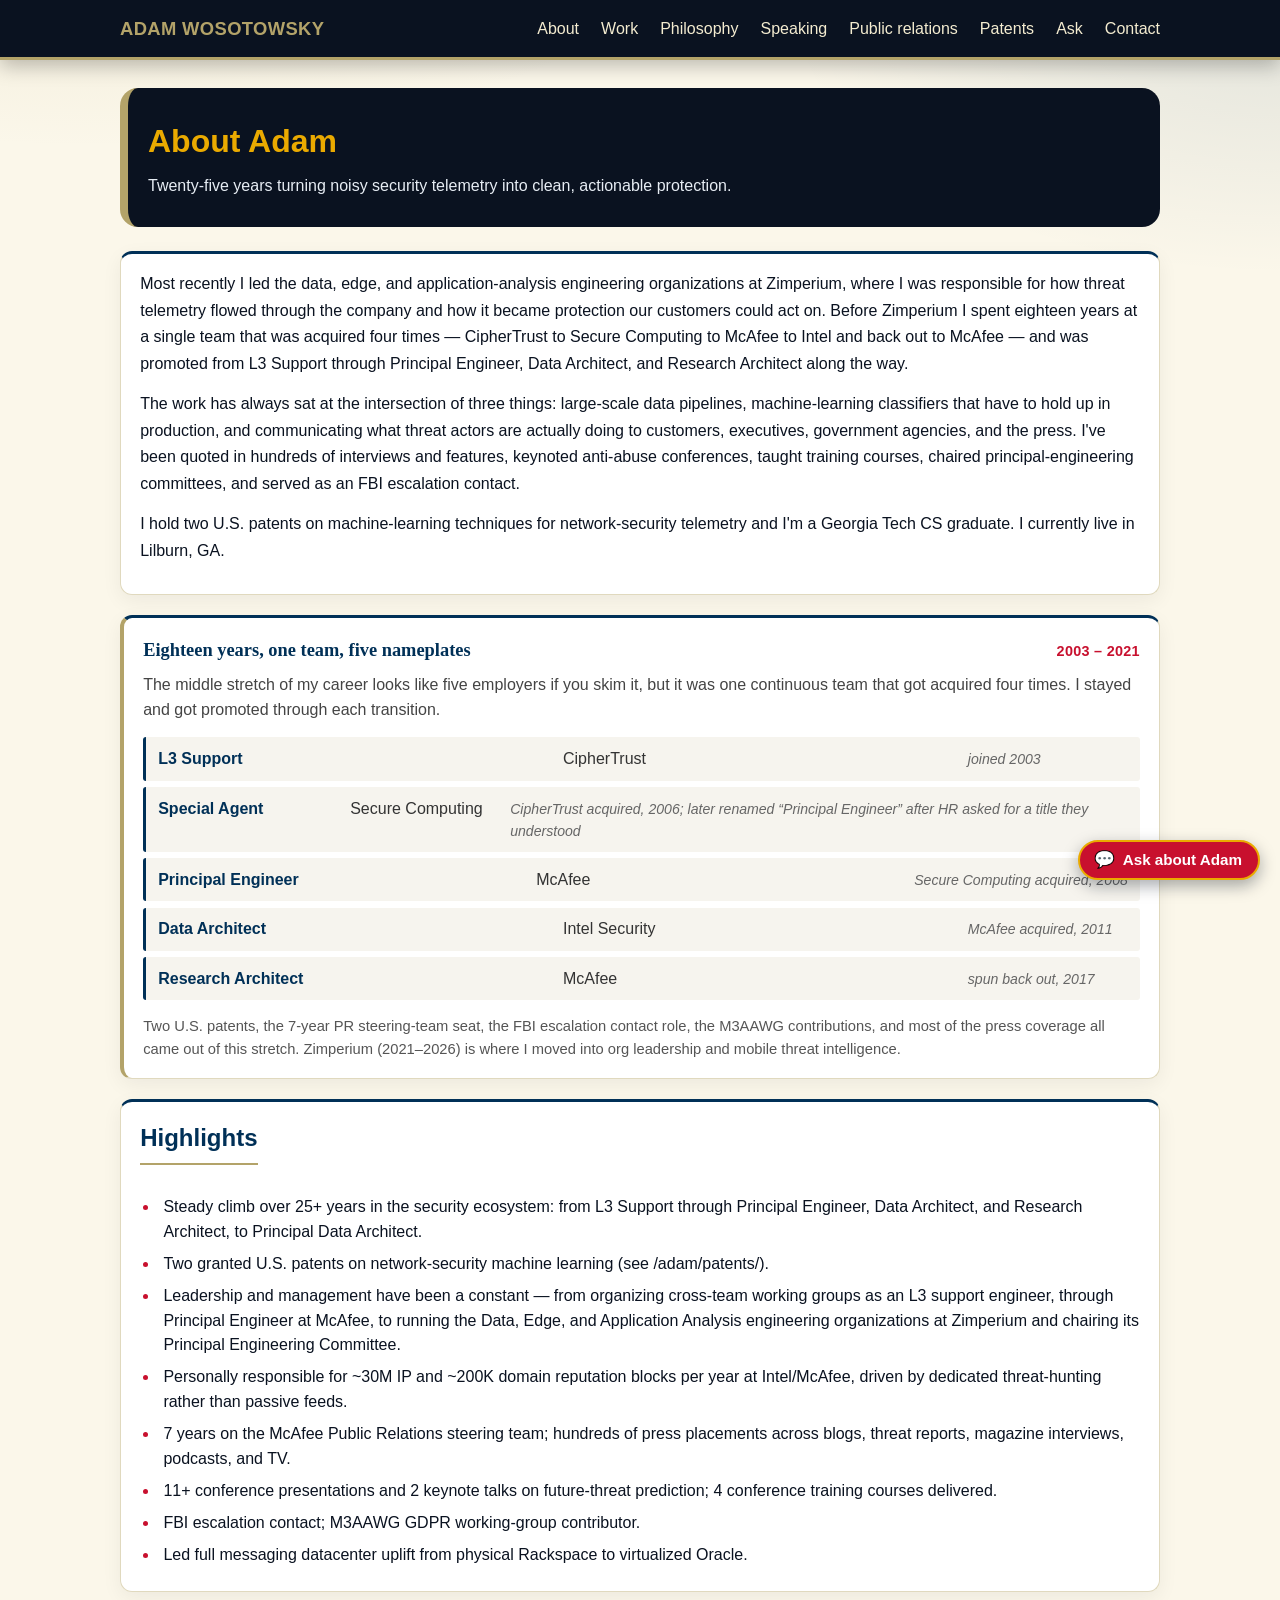
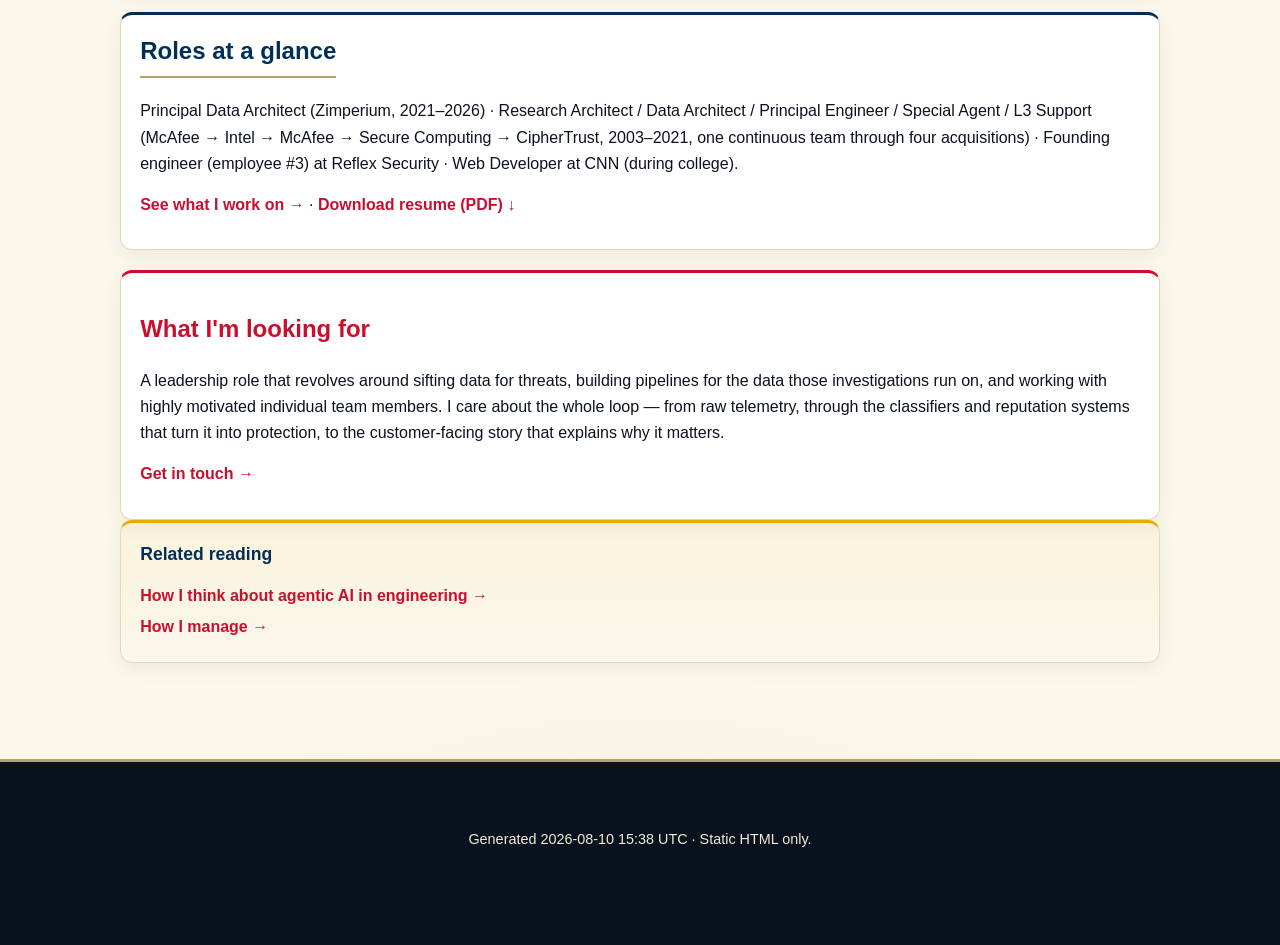
==== commit 36e6c897: "Add /adam/hire/ landing page + Schema.org 'seeks' signals New unlinked landing page at /adam/hire/ i" ====
--- a/adam/about/index.html
+++ b/adam/about/index.html
@@ -133,13 +133,18 @@
     "Machine learning for security",
     "Mobile threat intelligence",
     "Messaging abuse and email fraud"
-  ]
+  ],
+  "seeks": {
+    "@type": "Demand",
+    "name": "Cybersecurity engineering leadership role",
+    "description": "Leadership role covering data pipelines, ML classifiers, and threat-intelligence platforms."
+  }
 }
     </script>
   </main>
   <footer class="site-footer">
     <div class="wrap">
-      <p>Generated 2026-08-10 15:26 UTC &middot; Static HTML only.</p>
+      <p>Generated 2026-08-10 15:38 UTC &middot; Static HTML only.</p>
     </div>
   </footer>
 </body>
--- a/adam/assets/styles.css
+++ b/adam/assets/styles.css
@@ -387,6 +387,24 @@
 .see-also a { color: var(--gt-red); font-weight: 600; }
 .see-also-inline { color: var(--muted); font-size: 0.95rem; margin-top: 0.6rem; }
 .see-also-inline a { color: var(--gt-navy); font-weight: 600; }
+.see-also-list { list-style: none; padding: 0; margin: 0.4rem 0 0; display: grid; gap: 0.35rem; }
+.see-also-list li::before { content: "\2192  "; color: var(--gt-red); font-weight: 800; }
+
+.hire-pitch-card { border-top: 4px solid var(--gt-red); }
+.hire-pitch { font-size: 1.05rem; line-height: 1.55; color: #222; margin: 0 0 1rem 0; }
+.hire-ctas { display: flex; flex-wrap: wrap; gap: 0.6rem; }
+.hire-ctas a {
+  display: inline-block; padding: 0.55rem 1rem; border-radius: 4px;
+  text-decoration: none; font-weight: 700; letter-spacing: 0.01em;
+  border: 2px solid var(--gt-navy);
+}
+.hire-ctas .cta-primary { background: var(--gt-navy); color: #fff; }
+.hire-ctas .cta-primary:hover { background: var(--gt-red); border-color: var(--gt-red); }
+.hire-ctas .cta-secondary { color: var(--gt-navy); background: #fff; }
+.hire-ctas .cta-secondary:hover { background: var(--gt-navy); color: #fff; }
+.hire-highlights { border-top-color: var(--gt-gold); }
+.hire-looking { border-top-color: var(--gt-red); }
+.hire-looking h2 { color: var(--gt-red); border-bottom-color: var(--gt-red); }
 
 .chat-card { border-top-color: var(--gt-red); }
 .visually-hidden { position: absolute; width: 1px; height: 1px; padding: 0; margin: -1px; overflow: hidden; clip: rect(0,0,0,0); border: 0; }
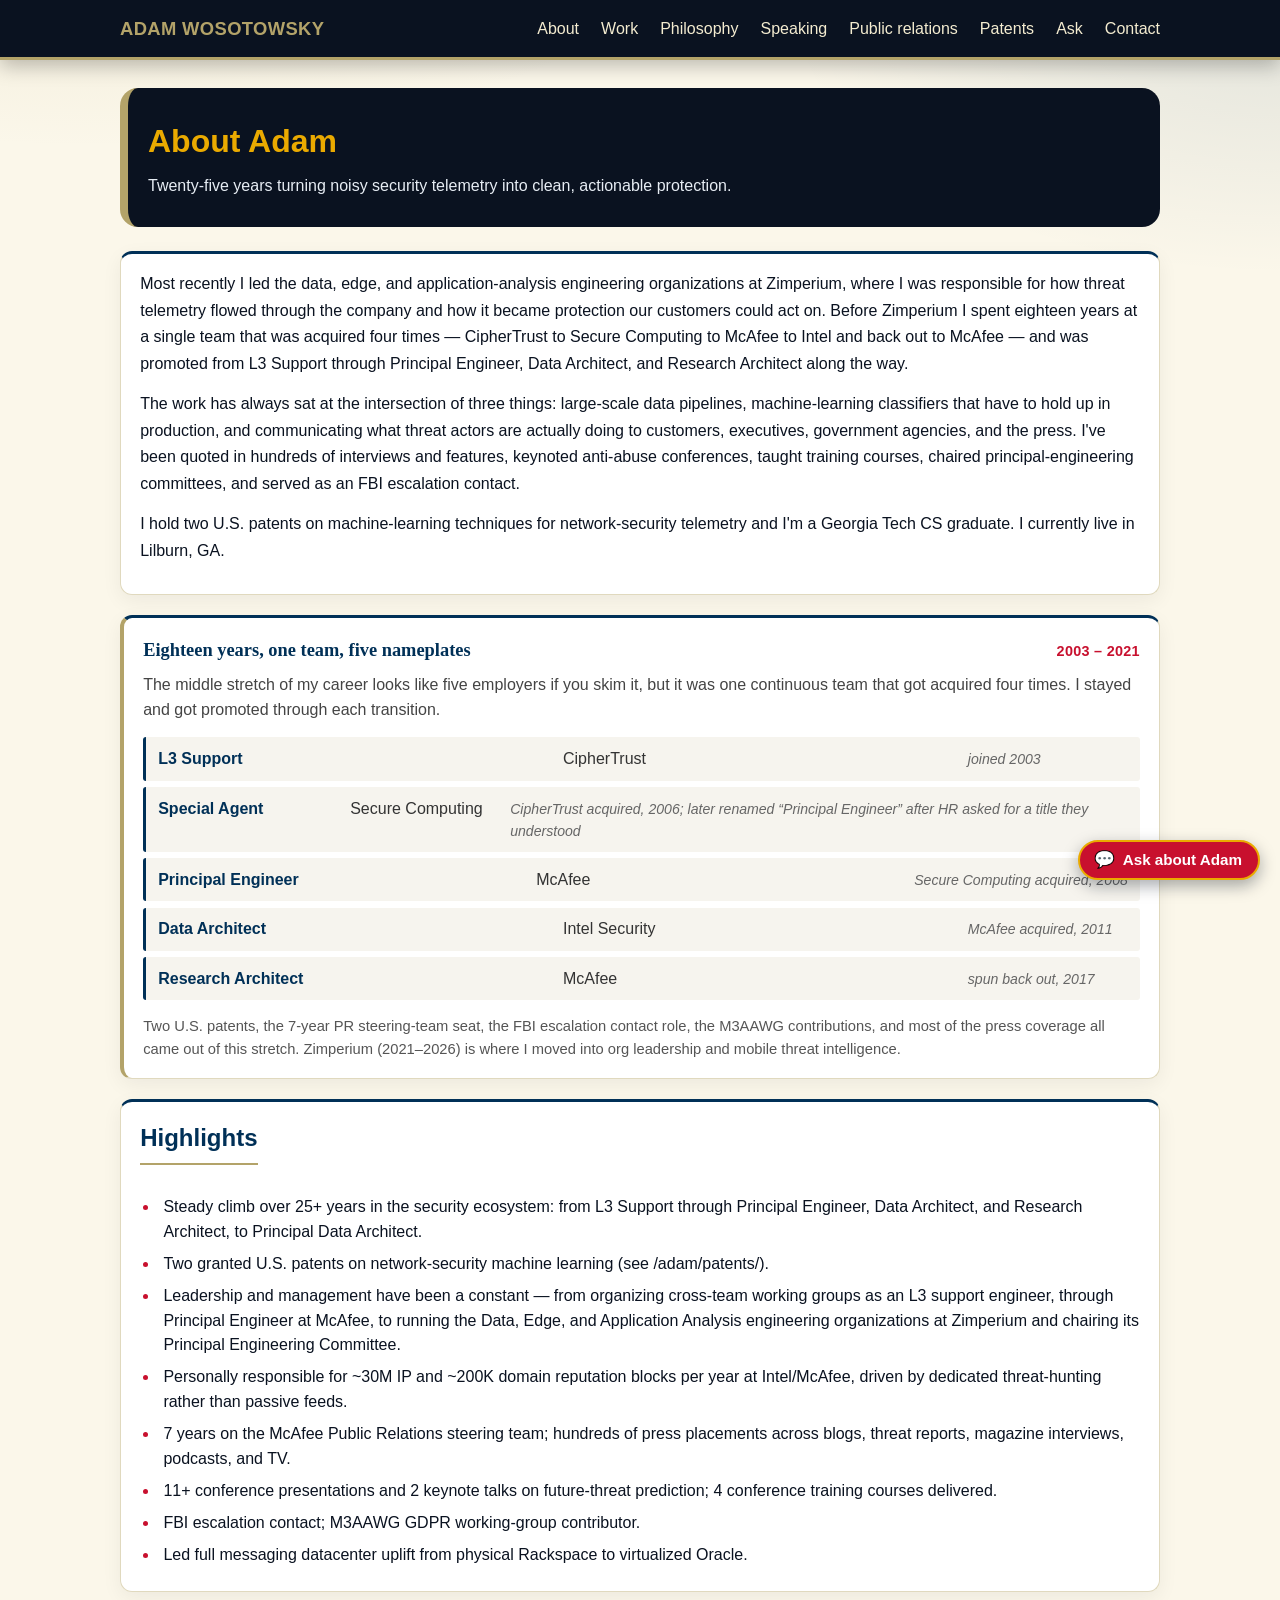
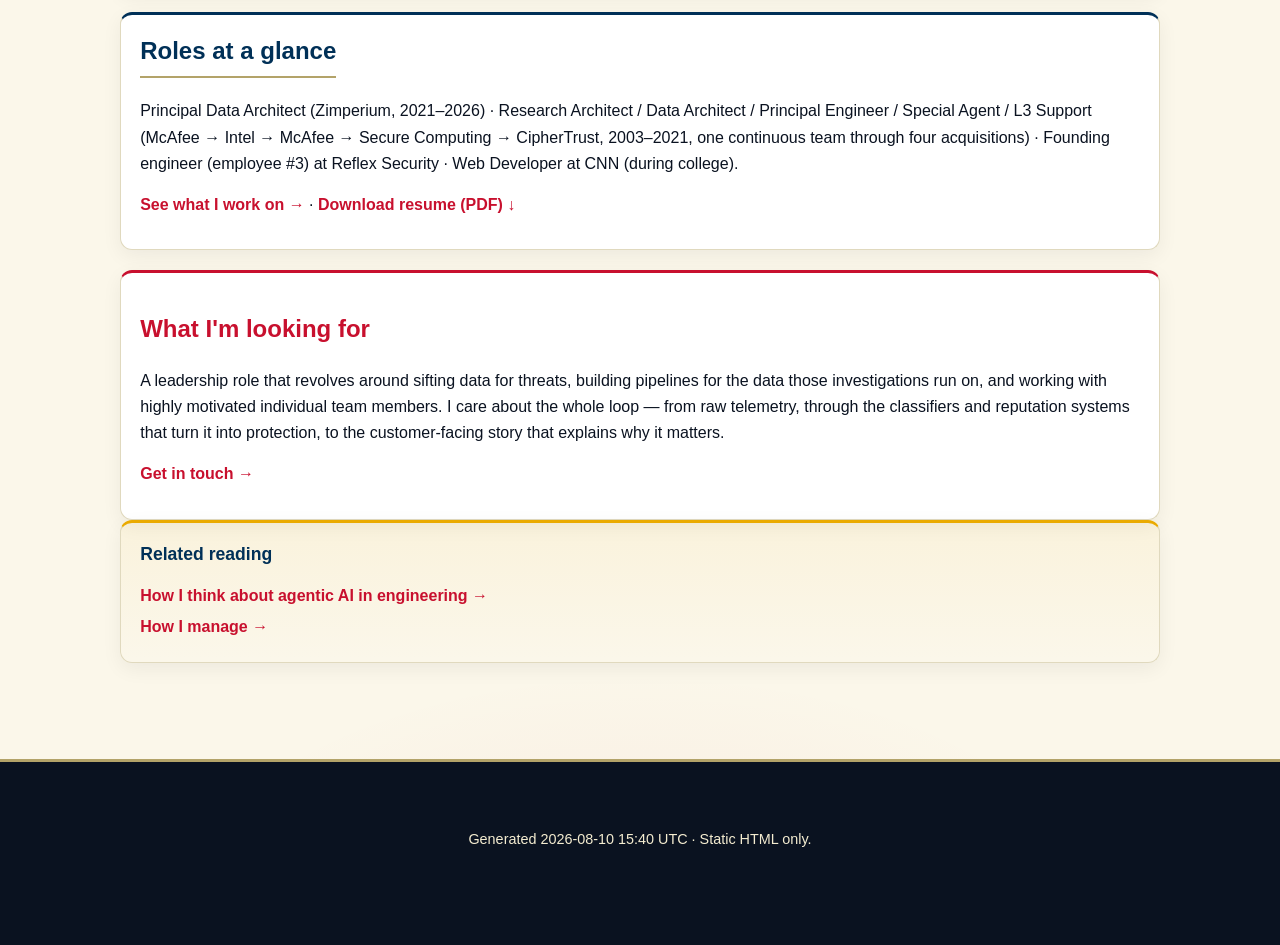
==== commit 91dac20e: "hire: past-tense the opening pitch to match About page framing" ====
--- a/adam/about/index.html
+++ b/adam/about/index.html
@@ -144,7 +144,7 @@
   </main>
   <footer class="site-footer">
     <div class="wrap">
-      <p>Generated 2026-08-10 15:38 UTC &middot; Static HTML only.</p>
+      <p>Generated 2026-08-10 15:40 UTC &middot; Static HTML only.</p>
     </div>
   </footer>
 </body>
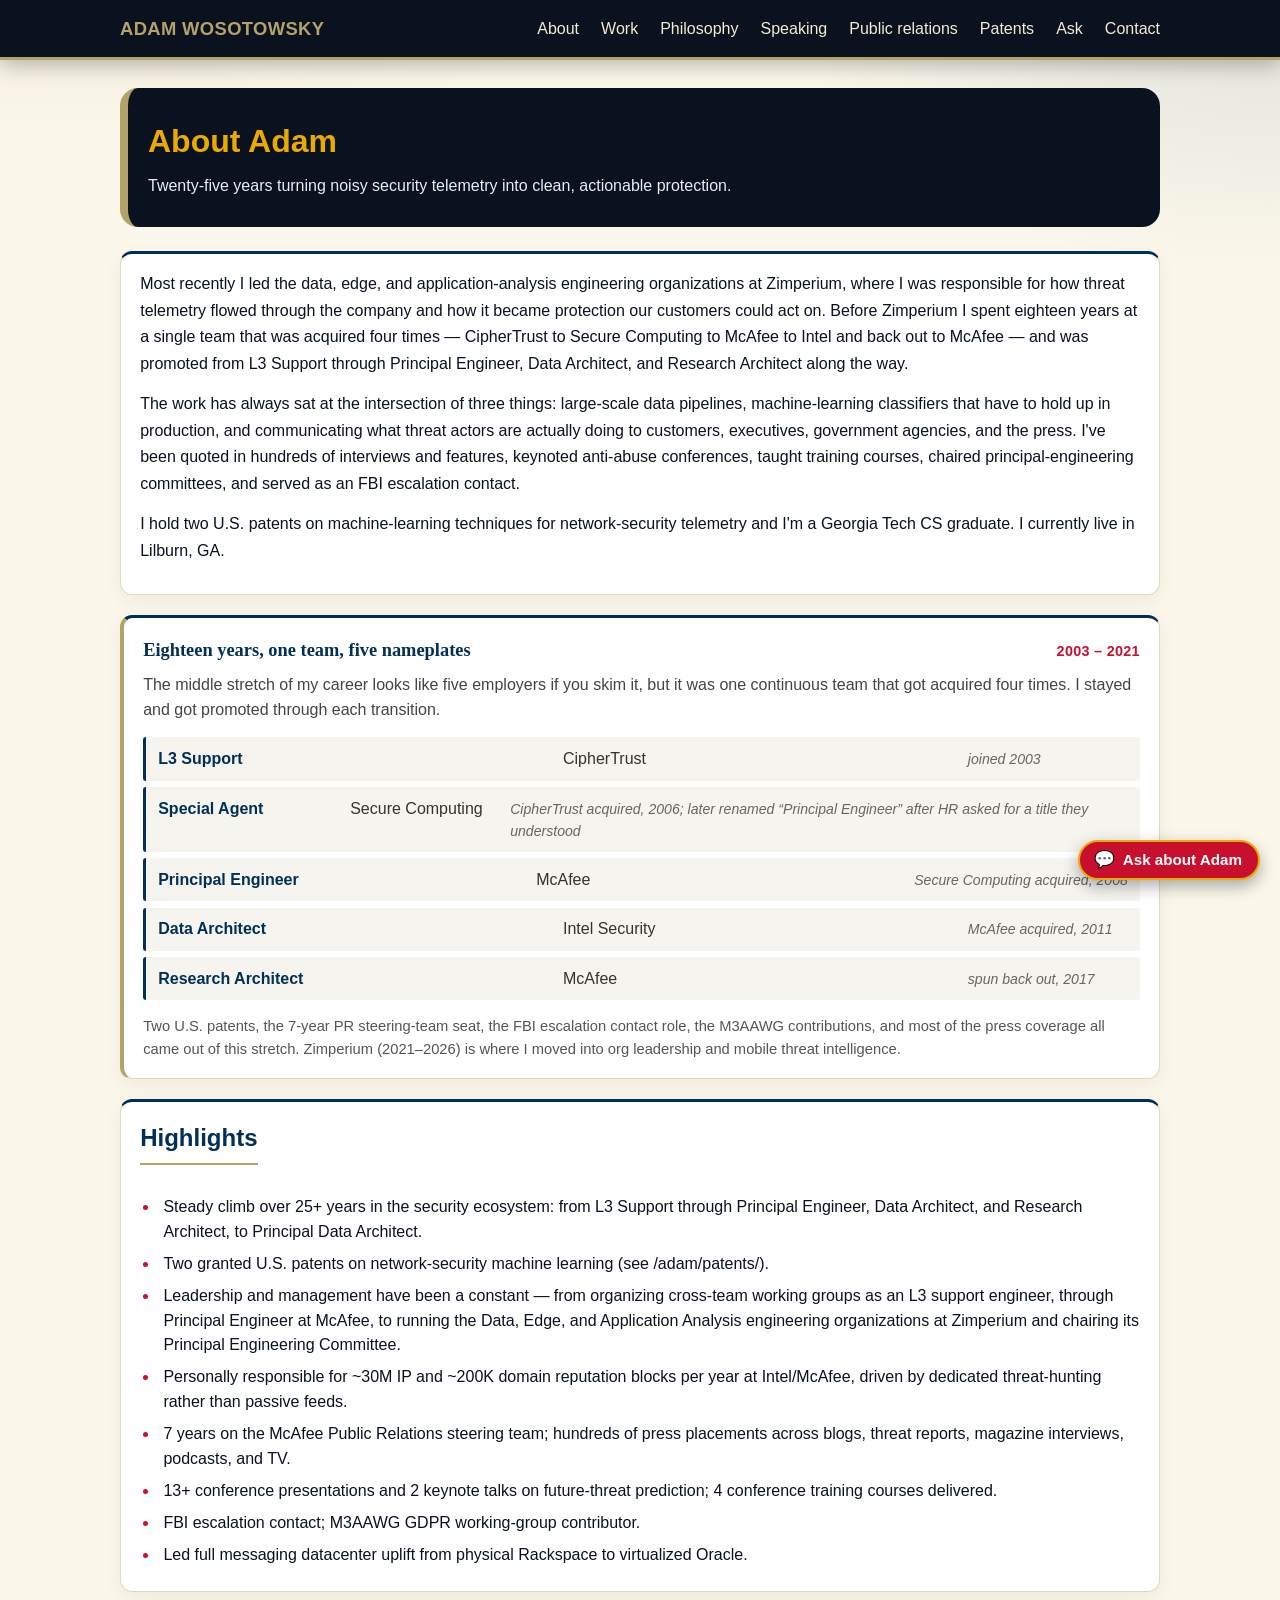
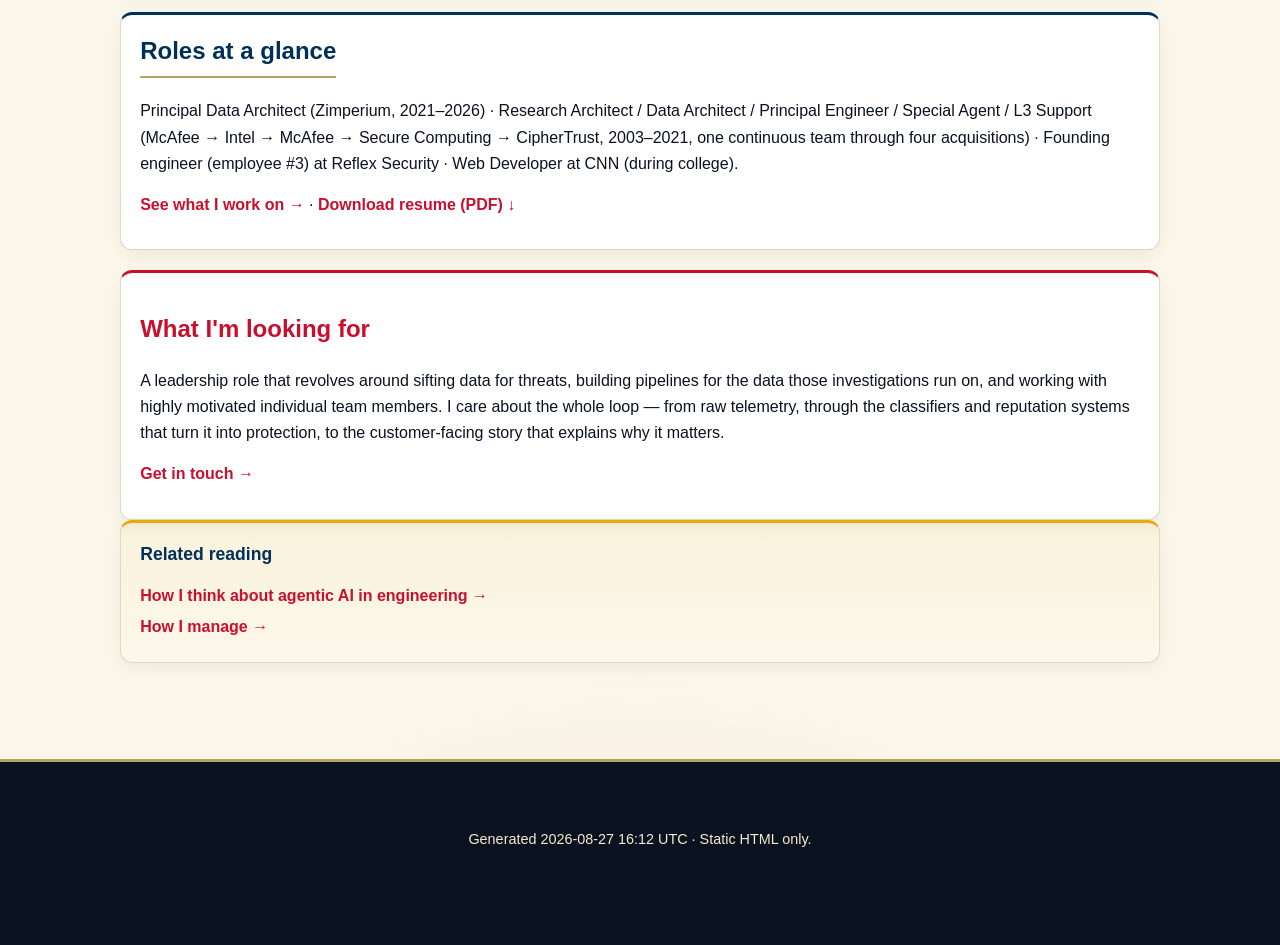
==== commit c4bfbb37: "Refresh resume PDF (typo fixes, past-tense Zimperium) + bump speaking count Resume: - Replaces the /" ====
--- a/adam/about/index.html
+++ b/adam/about/index.html
@@ -87,7 +87,7 @@
         <li>Leadership and management have been a constant — from organizing cross-team working groups as an L3 support engineer, through Principal Engineer at McAfee, to running the Data, Edge, and Application Analysis engineering organizations at Zimperium and chairing its Principal Engineering Committee.</li>
         <li>Personally responsible for ~30M IP and ~200K domain reputation blocks per year at Intel/McAfee, driven by dedicated threat-hunting rather than passive feeds.</li>
         <li>7 years on the McAfee Public Relations steering team; hundreds of press placements across blogs, threat reports, magazine interviews, podcasts, and TV.</li>
-        <li>11+ conference presentations and 2 keynote talks on future-threat prediction; 4 conference training courses delivered.</li>
+        <li>13+ conference presentations and 2 keynote talks on future-threat prediction; 4 conference training courses delivered.</li>
         <li>FBI escalation contact; M3AAWG GDPR working-group contributor.</li>
         <li>Led full messaging datacenter uplift from physical Rackspace to virtualized Oracle.</li>
       </ul>
@@ -144,7 +144,7 @@
   </main>
   <footer class="site-footer">
     <div class="wrap">
-      <p>Generated 2026-08-10 15:40 UTC &middot; Static HTML only.</p>
+      <p>Generated 2026-08-27 16:12 UTC &middot; Static HTML only.</p>
     </div>
   </footer>
 </body>
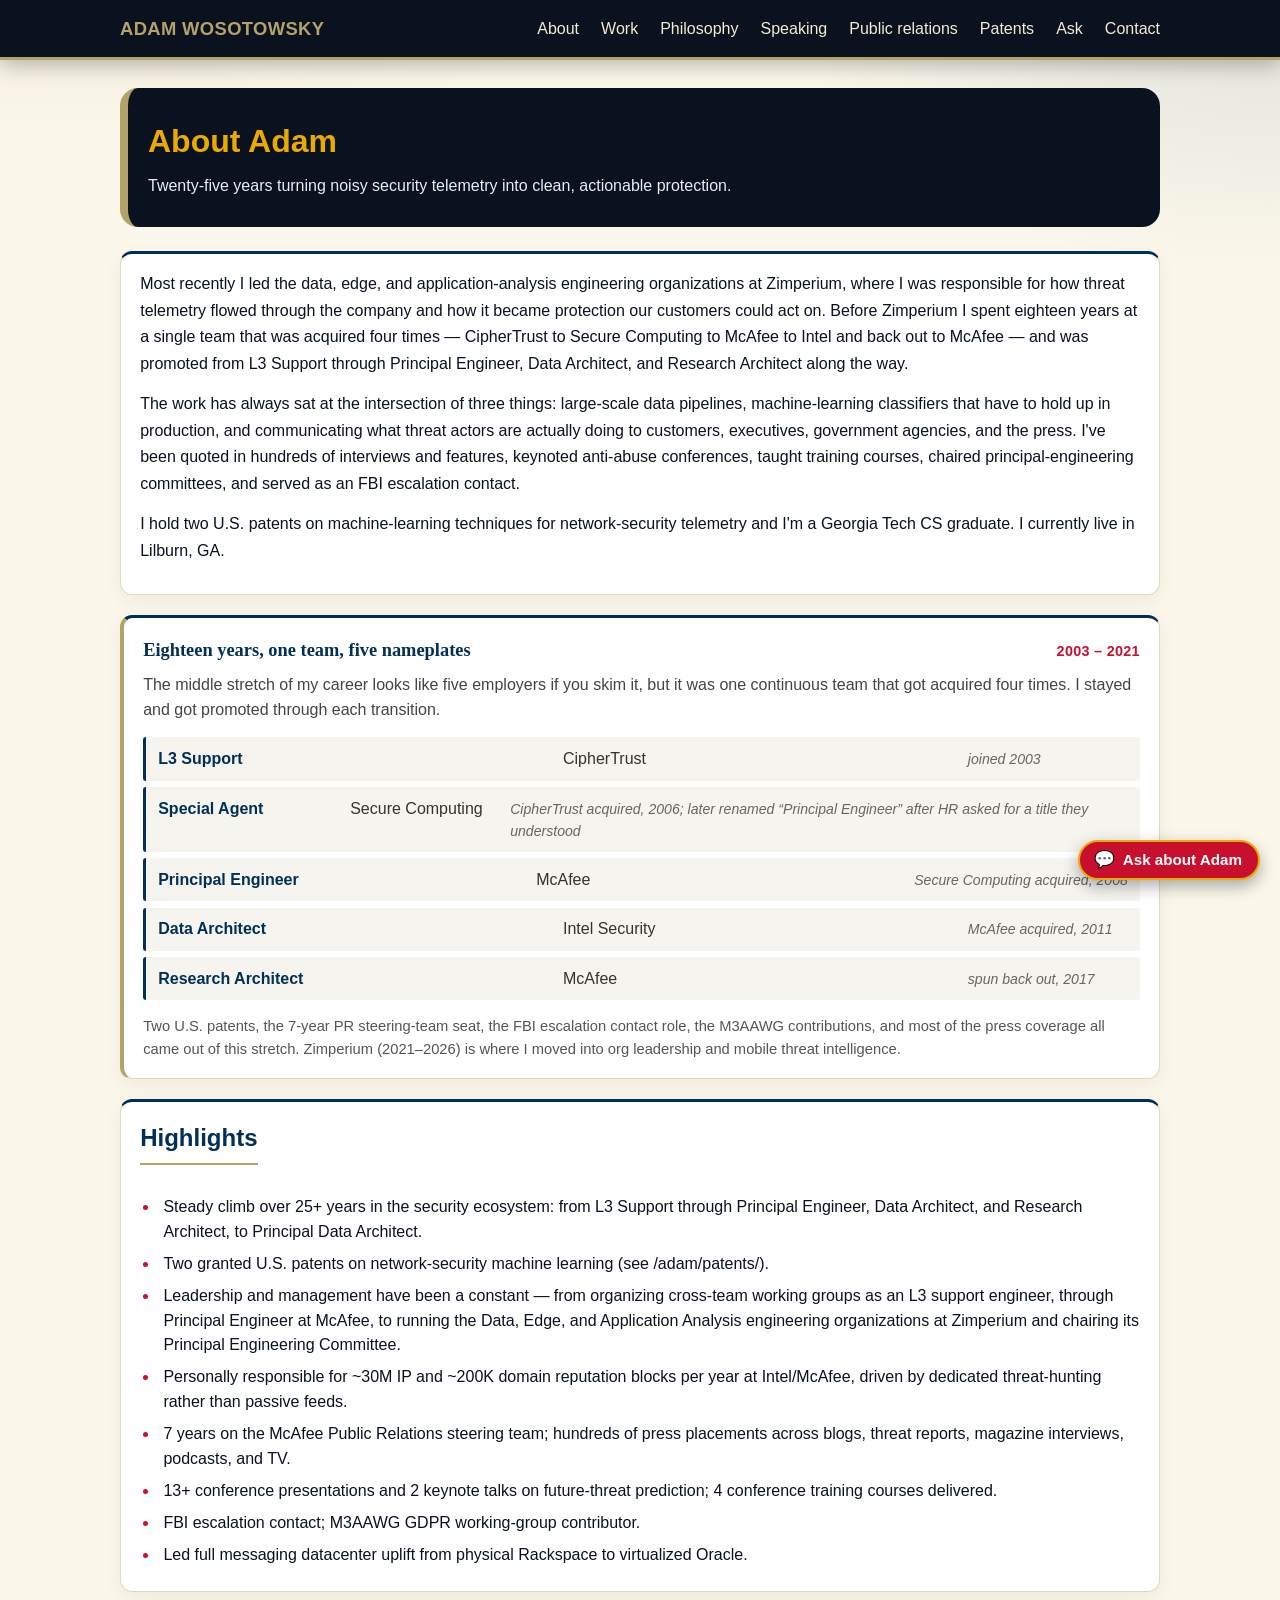
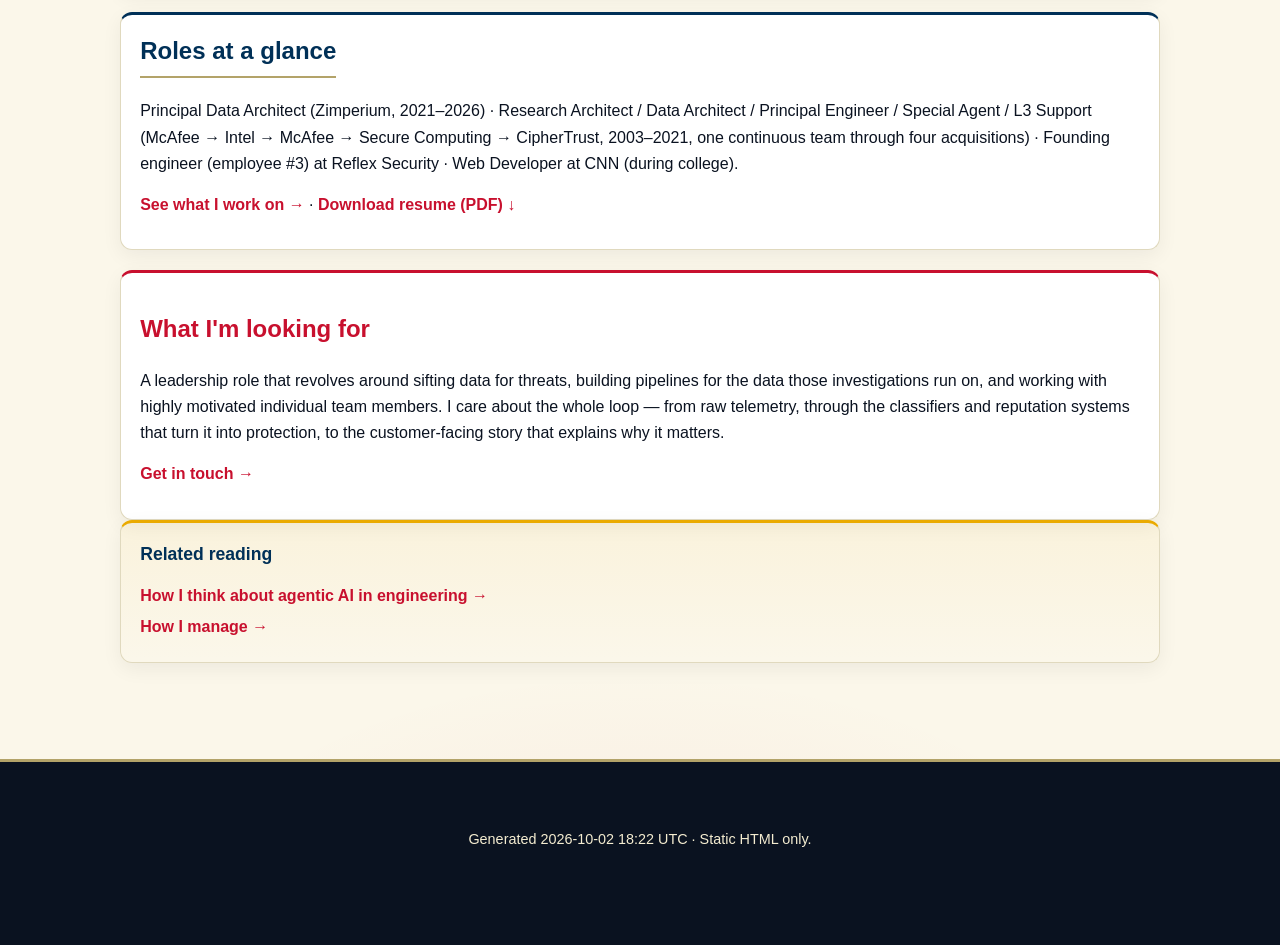
==== commit 882836bf: "Refresh resume PDF; add GitHub link to Contact and Hire pages Co-authored-by: Copilot <223556219+Cop" ====
--- a/adam/about/index.html
+++ b/adam/about/index.html
@@ -144,7 +144,7 @@
   </main>
   <footer class="site-footer">
     <div class="wrap">
-      <p>Generated 2026-08-27 16:12 UTC &middot; Static HTML only.</p>
+      <p>Generated 2026-10-02 18:22 UTC &middot; Static HTML only.</p>
     </div>
   </footer>
 </body>
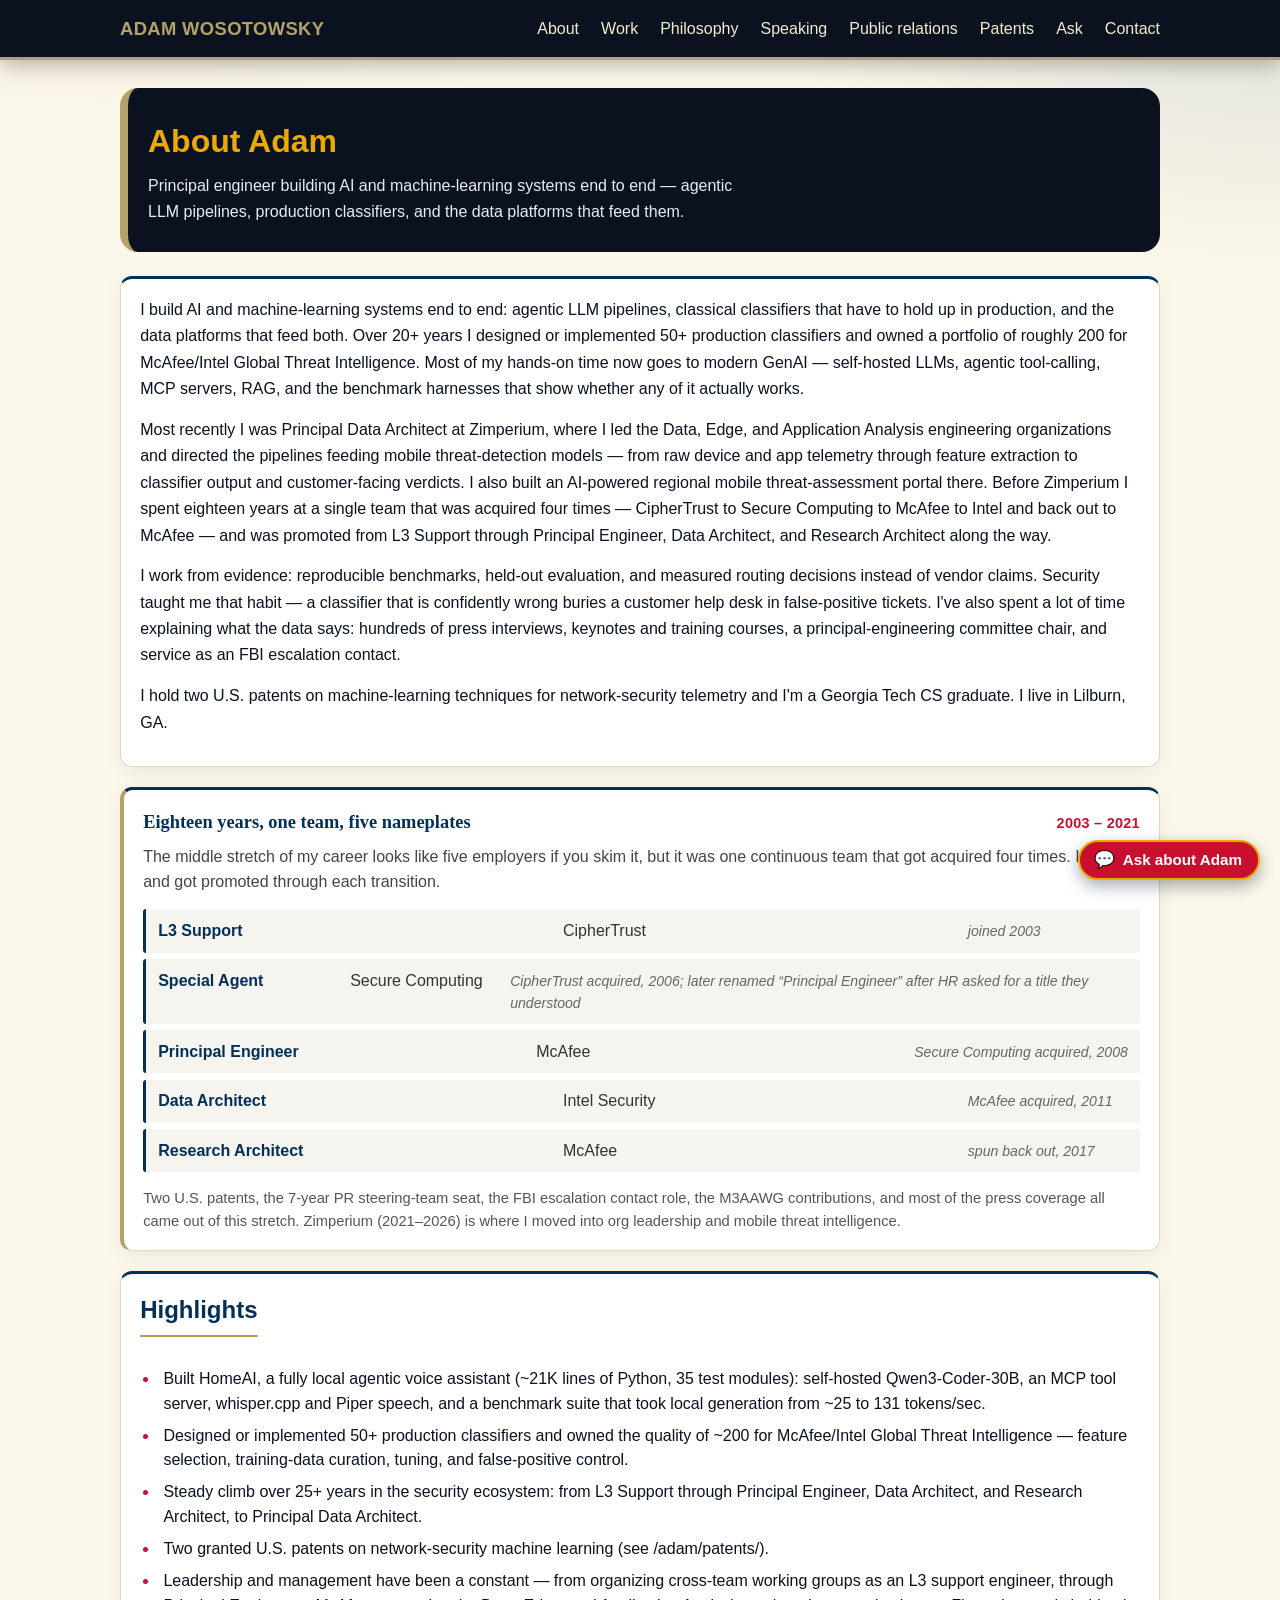
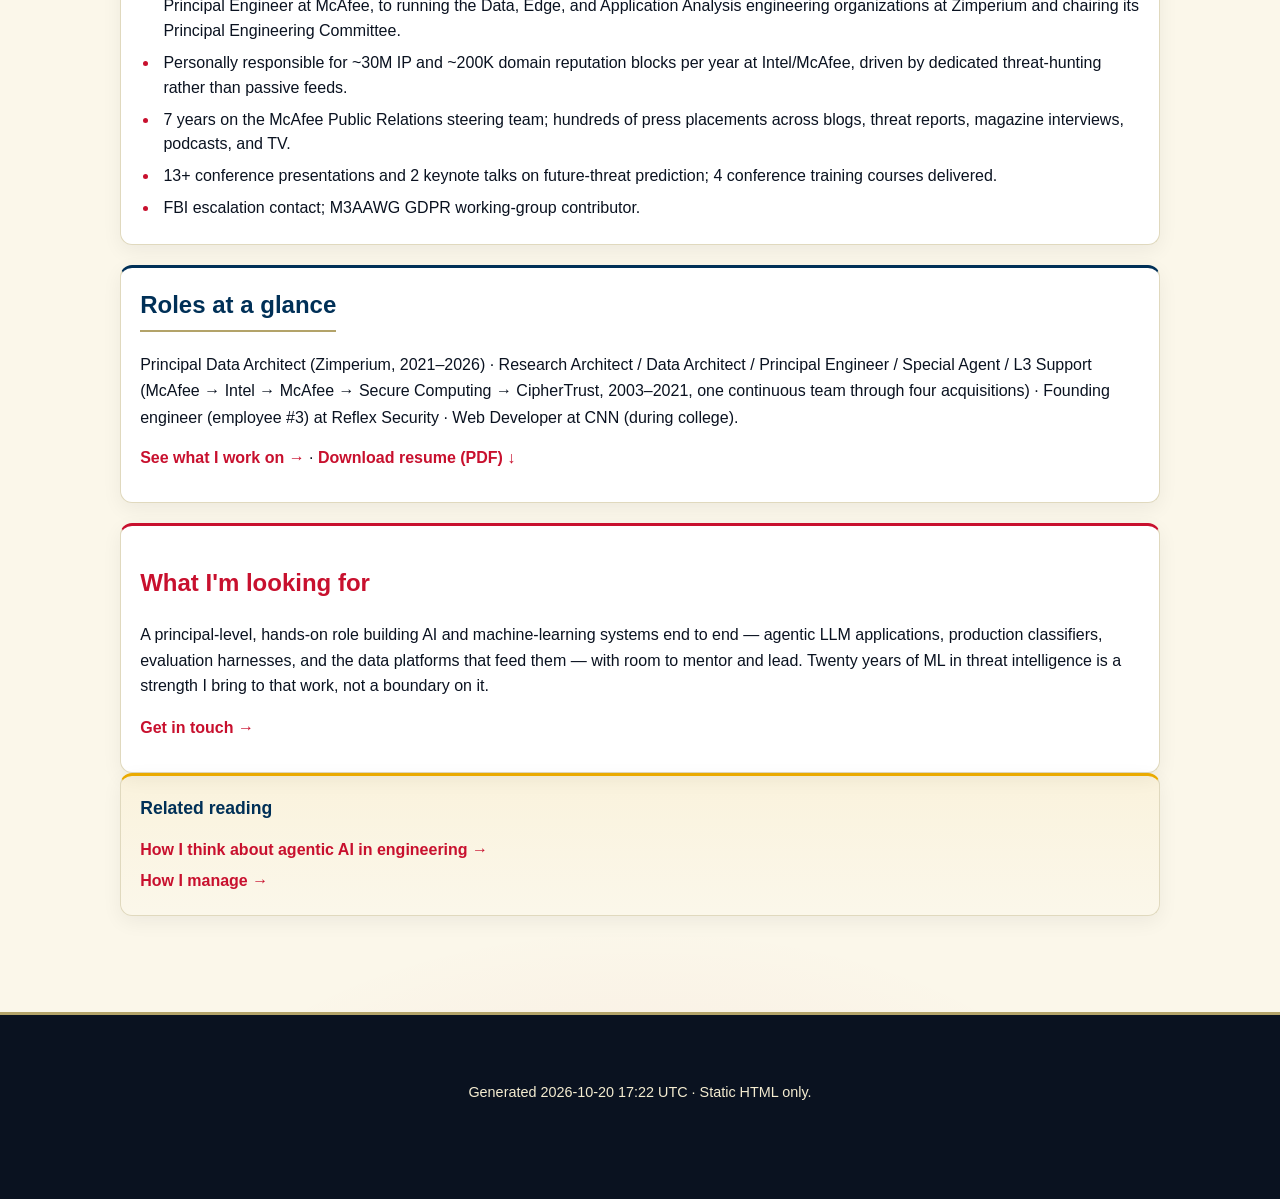
==== commit 35f00a8b: "Reposition site around AI/ML to match Oct 2026 resume - About/Hire: new tagline, intro, highlights, " ====
--- a/adam/about/index.html
+++ b/adam/about/index.html
@@ -5,13 +5,13 @@
   <meta name="viewport" content="width=device-width, initial-scale=1">
   <meta name="referrer" content="no-referrer-when-downgrade">
   <title>About Adam</title>
-  <meta name="description" content="Twenty-five years turning noisy security telemetry into clean, actionable protection.">
+  <meta name="description" content="Principal engineer building AI and machine-learning systems end to end — agentic LLM pipelines, production classifiers, and the data platforms that feed them.">
   <link rel="stylesheet" href="/adam/assets/styles.css">
   <link rel="icon" type="image/png" sizes="32x32" href="/adam/assets/favicon.png">
   <link rel="apple-touch-icon" sizes="180x180" href="/adam/assets/apple-touch-icon.png">
   <meta property="og:type" content="website">
   <meta property="og:title" content="About Adam">
-  <meta property="og:description" content="Twenty-five years turning noisy security telemetry into clean, actionable protection.">
+  <meta property="og:description" content="Principal engineer building AI and machine-learning systems end to end — agentic LLM pipelines, production classifiers, and the data platforms that feed them.">
   <meta property="og:image" content="https://wosotowsky.org/adam/assets/og-card.png">
   <meta property="og:url" content="https://wosotowsky.org/adam/about/">
   <meta name="twitter:card" content="summary_large_image">
@@ -37,12 +37,13 @@
 
     <section class="page-head">
       <h1>About Adam</h1>
-      <p class="lead">Twenty-five years turning noisy security telemetry into clean, actionable protection.</p>
+      <p class="lead">Principal engineer building AI and machine-learning systems end to end — agentic LLM pipelines, production classifiers, and the data platforms that feed them.</p>
     </section>
     <section class="card bio-intro">
-      <p>Most recently I led the data, edge, and application-analysis engineering organizations at Zimperium, where I was responsible for how threat telemetry flowed through the company and how it became protection our customers could act on. Before Zimperium I spent eighteen years at a single team that was acquired four times — CipherTrust to Secure Computing to McAfee to Intel and back out to McAfee — and was promoted from L3 Support through Principal Engineer, Data Architect, and Research Architect along the way.</p>
-      <p>The work has always sat at the intersection of three things: large-scale data pipelines, machine-learning classifiers that have to hold up in production, and communicating what threat actors are actually doing to customers, executives, government agencies, and the press. I&#x27;ve been quoted in hundreds of interviews and features, keynoted anti-abuse conferences, taught training courses, chaired principal-engineering committees, and served as an FBI escalation contact.</p>
-      <p>I hold two U.S. patents on machine-learning techniques for network-security telemetry and I&#x27;m a Georgia Tech CS graduate. I currently live in Lilburn, GA.</p>
+      <p>I build AI and machine-learning systems end to end: agentic LLM pipelines, classical classifiers that have to hold up in production, and the data platforms that feed both. Over 20+ years I designed or implemented 50+ production classifiers and owned a portfolio of roughly 200 for McAfee/Intel Global Threat Intelligence. Most of my hands-on time now goes to modern GenAI — self-hosted LLMs, agentic tool-calling, MCP servers, RAG, and the benchmark harnesses that show whether any of it actually works.</p>
+      <p>Most recently I was Principal Data Architect at Zimperium, where I led the Data, Edge, and Application Analysis engineering organizations and directed the pipelines feeding mobile threat-detection models — from raw device and app telemetry through feature extraction to classifier output and customer-facing verdicts. I also built an AI-powered regional mobile threat-assessment portal there. Before Zimperium I spent eighteen years at a single team that was acquired four times — CipherTrust to Secure Computing to McAfee to Intel and back out to McAfee — and was promoted from L3 Support through Principal Engineer, Data Architect, and Research Architect along the way.</p>
+      <p>I work from evidence: reproducible benchmarks, held-out evaluation, and measured routing decisions instead of vendor claims. Security taught me that habit — a classifier that is confidently wrong buries a customer help desk in false-positive tickets. I&#x27;ve also spent a lot of time explaining what the data says: hundreds of press interviews, keynotes and training courses, a principal-engineering committee chair, and service as an FBI escalation contact.</p>
+      <p>I hold two U.S. patents on machine-learning techniques for network-security telemetry and I&#x27;m a Georgia Tech CS graduate. I live in Lilburn, GA.</p>
     </section>
     <section class="card career-arc">
       <div class="career-arc-header">
@@ -82,6 +83,8 @@
     <section class="card bio-highlights">
       <h2>Highlights</h2>
       <ul class="bullet-list">
+        <li>Built HomeAI, a fully local agentic voice assistant (~21K lines of Python, 35 test modules): self-hosted Qwen3-Coder-30B, an MCP tool server, whisper.cpp and Piper speech, and a benchmark suite that took local generation from ~25 to 131 tokens/sec.</li>
+        <li>Designed or implemented 50+ production classifiers and owned the quality of ~200 for McAfee/Intel Global Threat Intelligence — feature selection, training-data curation, tuning, and false-positive control.</li>
         <li>Steady climb over 25+ years in the security ecosystem: from L3 Support through Principal Engineer, Data Architect, and Research Architect, to Principal Data Architect.</li>
         <li>Two granted U.S. patents on network-security machine learning (see /adam/patents/).</li>
         <li>Leadership and management have been a constant — from organizing cross-team working groups as an L3 support engineer, through Principal Engineer at McAfee, to running the Data, Edge, and Application Analysis engineering organizations at Zimperium and chairing its Principal Engineering Committee.</li>
@@ -89,7 +92,6 @@
         <li>7 years on the McAfee Public Relations steering team; hundreds of press placements across blogs, threat reports, magazine interviews, podcasts, and TV.</li>
         <li>13+ conference presentations and 2 keynote talks on future-threat prediction; 4 conference training courses delivered.</li>
         <li>FBI escalation contact; M3AAWG GDPR working-group contributor.</li>
-        <li>Led full messaging datacenter uplift from physical Rackspace to virtualized Oracle.</li>
       </ul>
     </section>
     <section class="card bio-roles">
@@ -99,7 +101,7 @@
     </section>
     <section class="card bio-looking">
       <h2>What I&#x27;m looking for</h2>
-      <p>A leadership role that revolves around sifting data for threats, building pipelines for the data those investigations run on, and working with highly motivated individual team members. I care about the whole loop &mdash; from raw telemetry, through the classifiers and reputation systems that turn it into protection, to the customer-facing story that explains why it matters.</p>
+      <p>A principal-level, hands-on role building AI and machine-learning systems end to end — agentic LLM applications, production classifiers, evaluation harnesses, and the data platforms that feed them — with room to mentor and lead. Twenty years of ML in threat intelligence is a strength I bring to that work, not a boundary on it.</p>
       <p><a class="more" href="/adam/contact/">Get in touch &rarr;</a></p>
     </section>
     <section class="card see-also">
@@ -113,8 +115,8 @@
   "@type": "Person",
   "name": "Adam Wosotowsky",
   "url": "https://wosotowsky.org/",
-  "jobTitle": "Cybersecurity research and engineering leader",
-  "description": "Threat researcher, engineering leader, and inventor with two decades of work in malware, botnets, and threat intelligence.",
+  "jobTitle": "Principal Engineer — AI & Machine Learning",
+  "description": "Principal engineer building AI and machine-learning systems end to end: agentic LLM pipelines, production classifiers, and the data platforms that feed them. Two U.S. patents.",
   "sameAs": [
     "https://www.linkedin.com/in/adamwosotowsky",
     "https://github.com/adamwoz-personal"
@@ -126,6 +128,13 @@
     "addressCountry": "US"
   },
   "knowsAbout": [
+    "Agentic AI",
+    "Large language models",
+    "Model Context Protocol (MCP)",
+    "Retrieval-augmented generation",
+    "Machine learning",
+    "Model evaluation and benchmarking",
+    "Data engineering",
     "Threat intelligence",
     "Malware analysis",
     "Botnet takedowns",
@@ -136,15 +145,15 @@
   ],
   "seeks": {
     "@type": "Demand",
-    "name": "Cybersecurity engineering leadership role",
-    "description": "Leadership role covering data pipelines, ML classifiers, and threat-intelligence platforms."
+    "name": "Principal AI/ML engineering role",
+    "description": "Principal-level, hands-on role building AI and machine-learning systems: agentic LLM applications, classifiers, evaluation, and data platforms."
   }
 }
     </script>
   </main>
   <footer class="site-footer">
     <div class="wrap">
-      <p>Generated 2026-10-02 18:22 UTC &middot; Static HTML only.</p>
+      <p>Generated 2026-10-20 17:22 UTC &middot; Static HTML only.</p>
     </div>
   </footer>
 </body>
